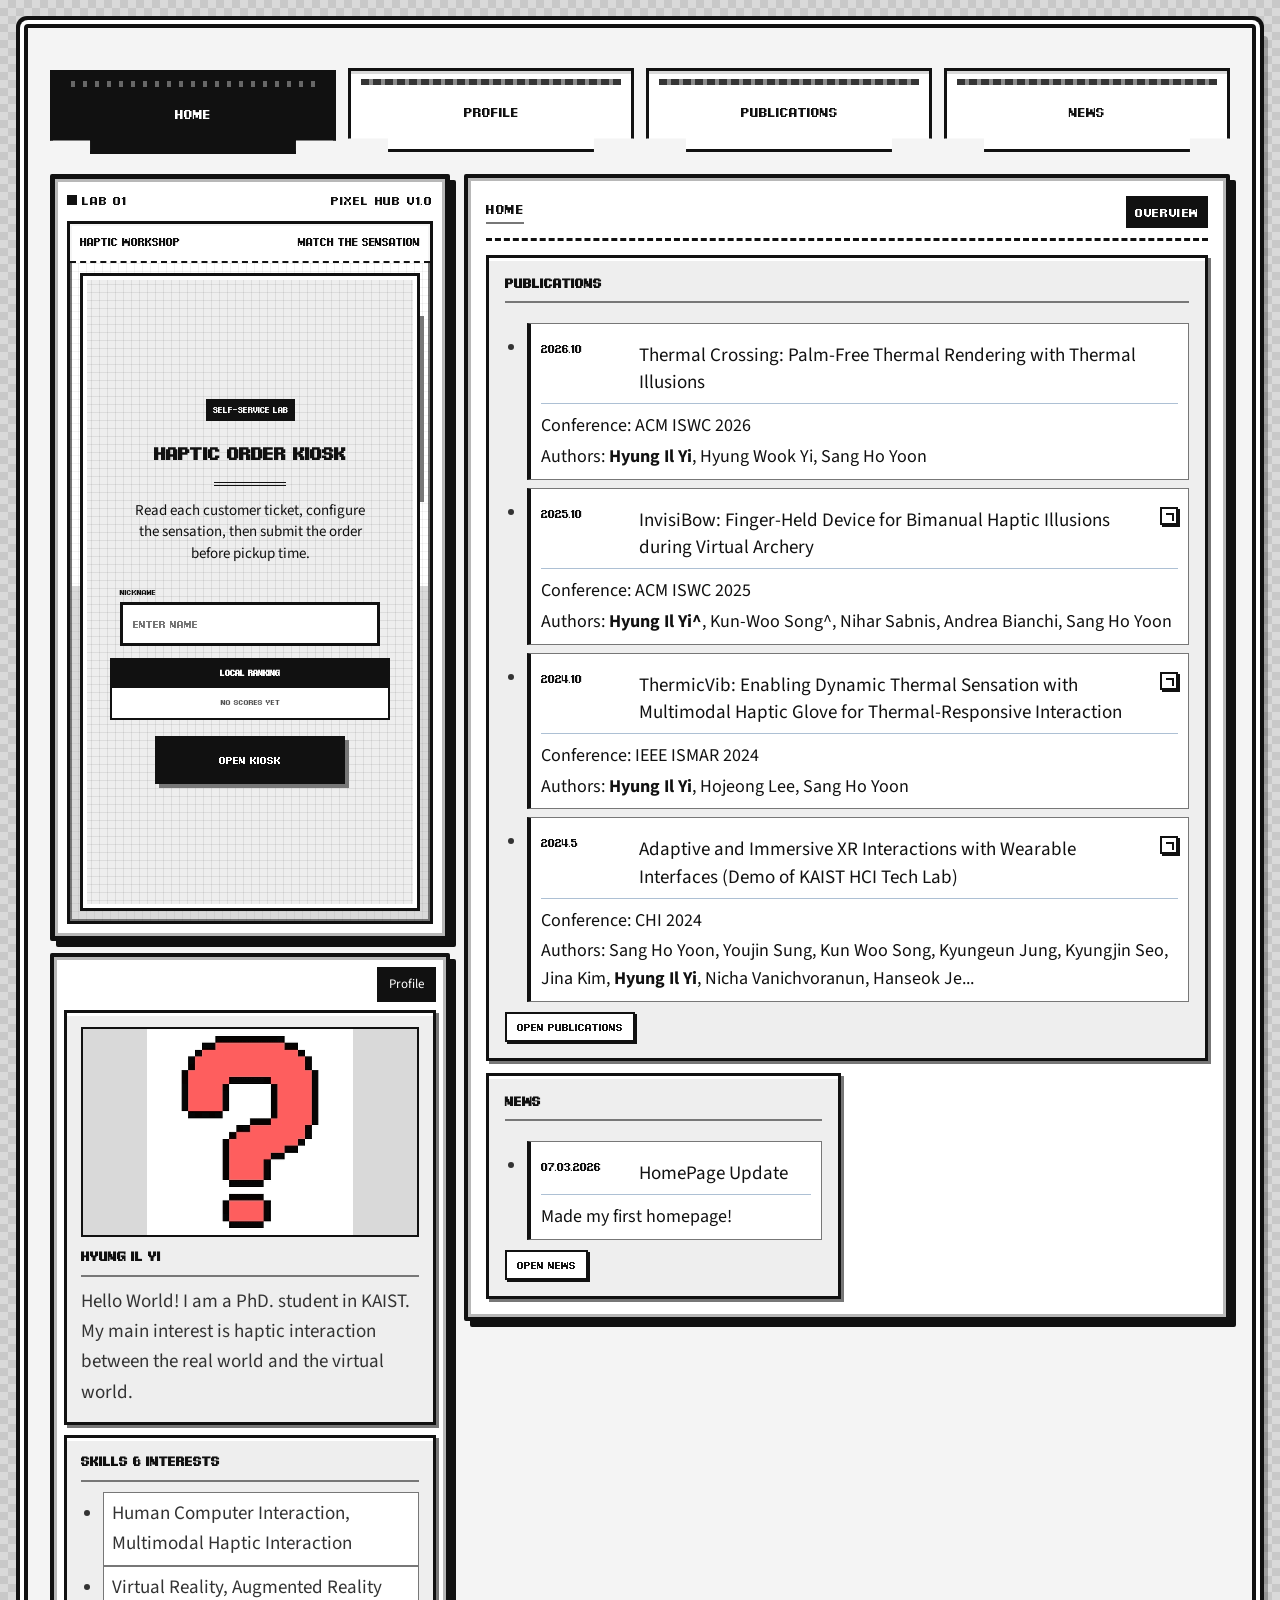
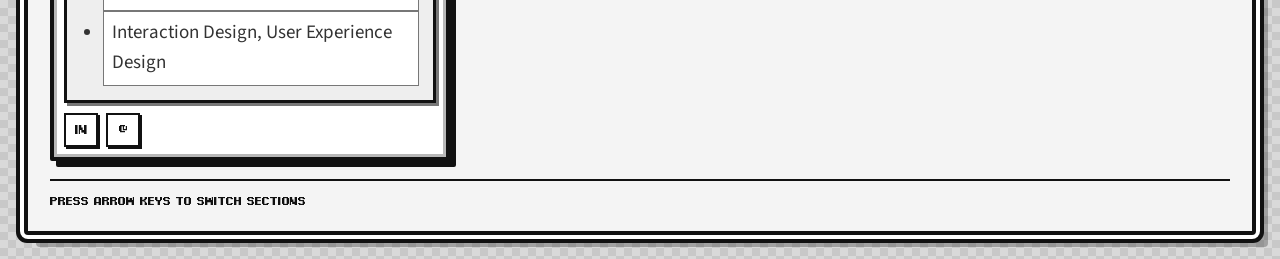
==== index.html @ c6736f01 "ha" ====
<!DOCTYPE html>
<html lang="en">
<head>
    <meta charset="UTF-8">
    <meta name="viewport" content="width=device-width, initial-scale=1.0">
    <title>HyungIl Homepage</title>
    <link rel="preconnect" href="https://fonts.googleapis.com">
    <link rel="preconnect" href="https://fonts.gstatic.com" crossorigin>
    <link href="https://fonts.googleapis.com/css2?family=Source+Sans+3:wght@400;600;700&family=VT323&display=swap" rel="stylesheet">
    <link rel="stylesheet" href="assets/css/styles.css?v=20260929-16">
</head>
<body>
    <main class="console-wrap">
        <nav class="tab-bar" aria-label="Profile sections">
            <button class="pak-tab active" type="button" data-panel="home">Home</button>
            <button class="pak-tab" type="button" data-panel="profile">Profile</button>
            <button class="pak-tab" type="button" data-panel="publications">Publications</button>
            <button class="pak-tab" type="button" data-panel="news">News</button>
        </nav>

        <div class="page-layout">
            <section class="panel-stack">
                <section class="panel active" id="home" role="region" aria-label="Home">
                    <div class="panel-head">
                        <span id="home-header">Home</span>
                        <span class="badge" id="home-badge">Overview</span>
                    </div>
                    <div class="grid" id="home-grid">
                        <p class="loading">Loading home previews...</p>
                    </div>
                </section>

                <section class="panel" id="profile" role="region" aria-label="Profile">
                    <div class="panel-head">
                        <span id="profile-header">Profile Data</span>
                        <span class="badge" id="profile-badge">Main Save</span>
                    </div>
                    <div id="profile-sections" class="profile-sections">
                        <p class="loading">Loading profile sections...</p>
                    </div>
                </section>

                <section class="panel" id="publications" role="region" aria-label="Publications">
                    <div class="panel-head">
                        <span id="publications-header">Publication Log</span>
                        <span class="badge" id="publications-badge">Checkpoint</span>
                    </div>
                    <div class="timeline" id="publications-timeline">
                        <p class="loading">Loading publication data...</p>
                    </div>
                </section>

                <section class="panel" id="news" role="region" aria-label="News">
                    <div class="panel-head">
                        <span id="news-header">News Feed</span>
                        <span class="badge" id="news-badge">Live</span>
                    </div>
                    <div class="timeline" id="news-timeline">
                        <p class="loading">Loading news data...</p>
                    </div>
                </section>
            </section>

            <aside class="top-right-stack" aria-label="Meta and profile quick view">
                <section class="hero-screen hero-right">
                    <div class="boot-row">
                        <span><span class="led"></span><span id="player-label">player 1</span></span>
                        <span id="version-label">pixel hub v1.0</span>
                    </div>
                    <div class="meta-playground" id="meta-playground" aria-label="Haptic illusion tycoon game">
                        <div class="meta-hud">
                            <span id="meta-zone-title">Haptic Workshop</span>
                            <span id="meta-zone-hint">Match the sensation</span>
                        </div>
                        <div class="slime-layer" id="slime-layer"></div>
                    </div>
                </section>

                <section class="profile-dock" aria-label="Profile quick view">
                    <div class="dock-chip-row">
                        <span class="badge" id="dock-profile-badge">Profile</span>
                    </div>
                    <div id="dock-profile-card" class="dock-body">
                        <p class="loading">Loading profile snapshot...</p>
                    </div>
                    <div id="dock-profile-links" class="dock-links" aria-label="Profile links"></div>
                </section>
            </aside>
        </div>

        <div class="footer-line">
            <span id="footer-hint">Press L/R (arrow keys) to switch game paks</span>
        </div>
    </main>
    <script src="assets/js/app.js?v=20260929-16"></script>
</body>
</html>
---- assets/css/styles.css ----
@font-face {
    font-family: "Pixel Digivolve";
    src: url("../../Font/pixel-digivolve-font/PixelDigivolve-mOm9.ttf") format("truetype");
    font-weight: 400;
    font-style: normal;
    font-display: swap;
}

@font-face {
    font-family: "Pixel Digivolve";
    src: url("../../Font/pixel-digivolve-font/PixelDigivolveItalic-dV8R.ttf") format("truetype");
    font-weight: 400;
    font-style: italic;
    font-display: swap;
}

:root {
    --bg-dark: #081833;
    --bg-mid: #10376a;
    --bg-light: #1a5ba4;
    --screen-base: #d7ecff;
    --screen-border: #1f4d88;
    --ink: #0d2643;
    --panel-shadow: #14345c;
    --cartridge-a: #2a6ec4;
    --cartridge-b: #184684;
    --cartridge-active-a: #ffbe4e;
    --cartridge-active-b: #d9771f;
    --danger-pixel: #f36f2f;
    --text-primary: #0e2a4e;
    --text-muted: #183d67;
    --ro-sky-a: #cde7ff;
    --ro-sky-b: #eaf5ff;
    --ro-field-a: #d5e9ff;
    --ro-field-b: #bdd8f5;
    --accent-energy: #ffd968;
    --accent-ice: #9ed4ff;
    --pixel-font: "Pixel Digivolve", "VT323", cursive;
}

* {
    box-sizing: border-box;
}

body {
    margin: 0;
    min-height: 100vh;
    font-family: "Source Sans 3", "Segoe UI", sans-serif;
    color: var(--text-primary);
    line-height: 1.5;
    position: relative;
    isolation: isolate;
    overflow-x: hidden;
    background:
        radial-gradient(circle at 12% 16%, rgba(158, 212, 255, 0.36) 0%, rgba(158, 212, 255, 0) 28%),
        radial-gradient(circle at 82% 10%, rgba(255, 217, 104, 0.24) 0%, rgba(255, 217, 104, 0) 30%),
        linear-gradient(180deg, #0a1b3a 0%, #0c2851 44%, #0f3466 72%, #164a84 100%),
        repeating-linear-gradient(
            90deg,
            rgba(138, 185, 255, 0.08) 0,
            rgba(138, 185, 255, 0.08) 1px,
            transparent 1px,
            transparent 24px
        ),
        repeating-linear-gradient(
            0deg,
            rgba(138, 185, 255, 0.06) 0,
            rgba(138, 185, 255, 0.06) 1px,
            transparent 1px,
            transparent 24px
        );
    display: flex;
    align-items: center;
    justify-content: center;
    padding: 24px;
}

body::before,
body::after {
    content: "";
    position: absolute;
    inset: 0;
    pointer-events: none;
    z-index: 0;
}

body::before {
    background:
        linear-gradient(90deg, rgba(255, 217, 104, 0.35) 0 2px, transparent 2px 100%) 0 0 / 180px 180px repeat,
        linear-gradient(0deg, rgba(255, 217, 104, 0.24) 0 2px, transparent 2px 100%) 0 0 / 180px 180px repeat,
        radial-gradient(circle at 0 0, rgba(255, 217, 104, 0.42) 0 2px, transparent 2px 100%) 0 0 / 180px 180px repeat;
    opacity: 0.28;
}

body::after {
    background:
        radial-gradient(circle at 20% 24%, rgba(158, 212, 255, 0.22) 0 11%, transparent 12% 100%),
        radial-gradient(circle at 78% 70%, rgba(255, 217, 104, 0.24) 0 13%, transparent 14% 100%);
    opacity: 0.95;
}

.console-wrap {
    position: relative;
    z-index: 1;
}

.console-wrap {
    width: min(1580px, 100%);
    background:
        linear-gradient(180deg, #235ea7 0%, #1b4a88 48%, #14376d 100%),
        repeating-linear-gradient(90deg, rgba(255, 255, 255, 0.09) 0, rgba(255, 255, 255, 0.09) 2px, transparent 2px, transparent 10px);
    border: 4px solid #0f2d57;
    box-shadow:
        0 0 0 4px #2c6bb7,
        0 0 0 8px #0d2649,
        0 26px 48px rgba(2, 12, 27, 0.65);
    border-radius: 18px;
    padding: 22px;
    position: relative;
    overflow: hidden;
}

.console-wrap::before,
.console-wrap::after {
    content: "";
    position: absolute;
    width: 140px;
    height: 140px;
    border-radius: 50%;
    background: rgba(255, 255, 255, 0.05);
    pointer-events: none;
}

.console-wrap::before {
    top: -40px;
    right: -40px;
}

.console-wrap::after {
    bottom: -55px;
    left: -55px;
}

.hero-screen {
    background:
        linear-gradient(180deg, #f2f9ff 0%, #d6eaff 100%),
        repeating-linear-gradient(90deg, rgba(54, 101, 160, 0.08) 0, rgba(54, 101, 160, 0.08) 2px, transparent 2px, transparent 8px);
    border: 5px solid var(--screen-border);
    box-shadow:
        inset 0 0 0 3px #7ca8dc,
        inset 0 8px 0 rgba(255, 255, 255, 0.35),
        0 8px 0 var(--panel-shadow),
        0 0 0 1px rgba(255, 217, 104, 0.42);
    padding: 22px 20px 18px;
    border-radius: 8px;
    animation: bootUp 900ms steps(6) both;
}

.meta-playground {
    border: 3px solid #2d5d98;
    background:
        linear-gradient(180deg, #e0efff 0%, #f4f9ff 52%, #d2e6ff 52%, #a8c9f0 100%),
        repeating-linear-gradient(90deg, rgba(72, 117, 176, 0.13) 0, rgba(72, 117, 176, 0.13) 1px, transparent 1px, transparent 16px),
        repeating-linear-gradient(
            0deg,
            rgba(52, 94, 142, 0.14) 0,
            rgba(52, 94, 142, 0.14) 2px,
            transparent 2px,
            transparent 8px
        );
    border-radius: 6px;
    box-shadow:
        inset 0 0 0 2px #92b5df,
        inset 0 10px 0 rgba(255, 255, 255, 0.42);
    min-height: 220px;
    position: relative;
    overflow: hidden;
}

.meta-hud {
    display: flex;
    justify-content: space-between;
    gap: 10px;
    font-family: var(--pixel-font);
    font-size: 11px;
    text-transform: uppercase;
    padding: 10px;
    border-bottom: 2px dashed #4f7db6;
    position: relative;
    z-index: 2;
    background: rgba(217, 233, 252, 0.86);
}

.slime-layer {
    position: absolute;
    inset: 36px 0 0;
}

.ro-char {
    position: absolute;
    width: var(--char-size, 38px);
    height: calc(var(--char-size, 38px) * 1.08);
    transform-origin: center bottom;
    transition: transform 110ms steps(2), filter 110ms linear;
    pointer-events: auto;
}

.ro-hp {
    position: absolute;
    left: 8%;
    bottom: -8px;
    width: 84%;
    height: 6px;
    border: 1px solid #2f4163;
    background: rgba(30, 48, 78, 0.32);
}

.ro-hp-fill {
    display: block;
    width: 100%;
    height: 100%;
    background: linear-gradient(90deg, #5f98df 0%, #8fc2ff 100%);
}

.ro-shadow {
    position: absolute;
    width: 68%;
    height: 8px;
    left: 16%;
    bottom: 3px;
    border-radius: 50%;
    background: rgba(20, 33, 12, 0.35);
    filter: blur(0.4px);
}

.ro-sprite {
    position: absolute;
    left: 50%;
    bottom: 6px;
    width: 76%;
    height: 90%;
    transform: translateX(-50%);
}

.ro-idle-sheet {
    position: absolute;
    left: 50%;
    bottom: -3%;
    width: 132%;
    height: 114%;
    transform: translateX(-50%);
    image-rendering: auto;
    filter: drop-shadow(0 2px 0 rgba(26, 42, 65, 0.34));
    display: block;
    background-image: url("../../images/evol1-removebg-preview.png");
    background-repeat: no-repeat;
    background-size: contain;
    background-position: 50% 100%;
}

.ro-fight-sheet {
    position: absolute;
    left: 50%;
    bottom: -4%;
    width: 132%;
    height: 98%;
    transform: translateX(-50%);
    image-rendering: auto;
    filter: drop-shadow(0 1px 0 rgba(26, 42, 65, 0.2));
    display: block;
    opacity: 0;
    pointer-events: none;
}

.ro-idle-sheet::before {
    display: none;
}

.ro-idle-sheet::after {
    display: none;
}

.ro-char.stage-0 .ro-idle-sheet {
    width: 106%;
    height: 98%;
    background-image: url("../../images/evol1-removebg-preview.png");
}

.ro-char.stage-1 .ro-idle-sheet {
    width: 118%;
    height: 106%;
    background-image: url("../../images/evol2-removebg-preview.png");
}

.ro-char.stage-2 .ro-idle-sheet {
    width: 138%;
    height: 118%;
    background-image: url("../../images/evol3-removebg-preview.png");
}

.ro-char.stage-3 .ro-idle-sheet {
    width: 158%;
    height: 130%;
    background-image: url("../../images/evol4-removebg-preview.png");
}

.ro-char.is-cast .ro-idle-sheet {
    filter: brightness(1.08) drop-shadow(0 0 6px rgba(125, 182, 255, 0.75));
}

.ro-char.is-cast .ro-fight-sheet {
    opacity: 0.95;
    animation: monster-cast-pulse 180ms steps(2) infinite;
}

@keyframes monster-cast-pulse {
    0% {
        transform: translateX(-50%) scale(1);
        filter: drop-shadow(0 1px 0 rgba(26, 42, 65, 0.2));
    }
    100% {
        transform: translateX(-50%) scale(1.03);
        filter: drop-shadow(0 0 7px rgba(120, 173, 255, 0.75));
    }
}

.tamagotchi-pet {
    pointer-events: none;
}

.tama-status-trigger {
    position: absolute;
    top: 8px;
    right: 8px;
    z-index: 5;
    border: 1px solid #4d6f98;
    background: linear-gradient(180deg, #d8e9ff 0%, #9dbfe3 100%);
    color: #18395f;
    font-family: var(--pixel-font);
    font-size: 8px;
    padding: 5px 8px;
    cursor: pointer;
    box-shadow: 0 1px 0 #44648b;
}

.tama-panel {
    position: absolute;
    top: 12px;
    left: 8px;
    width: min(332px, calc(100% - 16px));
    border: 2px solid #4b698f;
    background: rgba(218, 233, 250, 0.92);
    box-shadow: inset 0 0 0 2px rgba(255, 255, 255, 0.38);
    padding: 6px;
    z-index: 4;
    display: grid;
    grid-template-columns: minmax(0, 1fr) 96px;
    grid-template-areas:
        "head head"
        "status controls"
        "bars controls";
    column-gap: 8px;
    row-gap: 4px;
    align-items: start;
}

.tama-panel.is-hidden {
    display: none;
}

.tama-panel-head {
    grid-area: head;
    display: flex;
    align-items: center;
    justify-content: space-between;
    margin-bottom: 5px;
}

.tama-panel-title {
    font-family: var(--pixel-font);
    font-size: 9px;
    color: #19304e;
}

.tama-close {
    border: 1px solid #4d6f98;
    background: linear-gradient(180deg, #f7dfe2 0%, #dca3ad 100%);
    color: #5f1c29;
    font-family: var(--pixel-font);
    font-size: 8px;
    padding: 2px 5px;
    cursor: pointer;
}

.tama-status-trigger:hover,
.tama-status-trigger:focus-visible,
.tama-close:hover,
.tama-close:focus-visible {
    filter: brightness(1.05);
    outline: none;
}

.tama-status {
    grid-area: status;
    font-family: var(--pixel-font);
    font-size: 9px;
    color: #19304e;
    margin-bottom: 0;
    line-height: 1.4;
    white-space: nowrap;
    overflow: hidden;
    text-overflow: ellipsis;
}

.tama-bars {
    grid-area: bars;
    display: grid;
    gap: 4px;
}

.tama-row {
    display: grid;
    grid-template-columns: 34px 1fr;
    align-items: center;
    gap: 6px;
}

.tama-label {
    font-family: var(--pixel-font);
    font-size: 8px;
    color: #27486f;
}

.tama-bar {
    height: 7px;
    border: 1px solid #3d5d84;
    background: rgba(27, 52, 82, 0.28);
    overflow: hidden;
}

.tama-fill {
    display: block;
    height: 100%;
    width: 50%;
    background: linear-gradient(90deg, #66a3e8 0%, #9bd0ff 100%);
}

.tama-controls {
    grid-area: controls;
    margin-top: 0;
    display: grid;
    grid-template-columns: 1fr;
    gap: 4px;
}

.tama-btn {
    border: 1px solid #4d6f98;
    background: linear-gradient(180deg, #d8e9ff 0%, #9dbfe3 100%);
    color: #18395f;
    font-family: var(--pixel-font);
    font-size: 8px;
    padding: 4px 2px;
    cursor: pointer;
    box-shadow: 0 1px 0 #44648b;
}

.tama-btn:hover,
.tama-btn:focus-visible {
    filter: brightness(1.05);
    transform: translateY(-1px);
    outline: none;
}

.ro-head {
    position: absolute;
    width: 48%;
    height: 34%;
    left: 26%;
    top: 2%;
    border: 2px solid #2f3324;
    border-radius: 2px;
    background: linear-gradient(180deg, #ffe8cd 0%, #efcfa6 100%);
    box-shadow: inset 0 2px 0 rgba(255, 255, 255, 0.38);
}

.ro-hair {
    position: absolute;
    width: 58%;
    height: 22%;
    left: 21%;
    top: 0;
    border: 2px solid #2f3324;
    border-bottom: 0;
    background: linear-gradient(180deg, #54403f 0%, #3a2a2b 100%);
}

.ro-hair::before,
.ro-hair::after {
    content: "";
    position: absolute;
    width: 8px;
    height: 6px;
    top: calc(100% - 1px);
    background: inherit;
    border: 2px solid #2f3324;
    border-top: 0;
}

.ro-hair::before {
    left: -2px;
}

.ro-hair::after {
    right: -2px;
}

.ro-face {
    position: absolute;
    inset: 0;
}

.ro-face::before,
.ro-face::after {
    content: "";
    position: absolute;
    top: 46%;
    width: 4px;
    height: 4px;
    background: #1f2731;
    box-shadow: 0 1px 0 rgba(255, 255, 255, 0.35);
}

.ro-face::before {
    left: 26%;
}

.ro-face::after {
    right: 26%;
}

.ro-torso {
    position: absolute;
    width: 58%;
    height: 44%;
    left: 21%;
    top: 38%;
    border: 2px solid #2f3324;
    background: var(--char-cloth, #6e8bc7);
    box-shadow:
        inset 0 2px 0 rgba(255, 255, 255, 0.4),
        inset -3px -3px 0 rgba(20, 30, 45, 0.18);
}

.ro-torso::before,
.ro-torso::after {
    content: "";
    position: absolute;
    width: 8px;
    height: 9px;
    bottom: -11px;
    border: 2px solid #2f3324;
    background: #544f64;
}

.ro-torso::before {
    left: 2px;
}

.ro-torso::after {
    right: 2px;
}

.ro-weapon {
    position: absolute;
    width: 7px;
    height: 40%;
    right: 8%;
    top: 40%;
    border: 2px solid #3a3a31;
    background: linear-gradient(180deg, #eff5ff 0%, #a0b8d9 100%);
}

.ro-shield {
    position: absolute;
    width: 11px;
    height: 16px;
    left: 6%;
    top: 46%;
    border: 2px solid #31372a;
    border-radius: 3px;
    background: linear-gradient(180deg, #d9e5f4 0%, #8ea4bf 100%);
    display: none;
}

.ro-char.role-sword .ro-weapon {
    width: 7px;
    height: 48%;
    right: 5%;
    top: 34%;
    background: linear-gradient(180deg, #f7fbff 0%, #a9bfd9 100%);
}

.ro-char.role-sword .ro-shield {
    display: block;
}

.ro-char.role-sword .ro-hair {
    background: linear-gradient(180deg, #46639f 0%, #2d406f 100%);
}

.ro-char.role-healer .ro-weapon {
    width: 5px;
    right: 10%;
    top: 34%;
    background: linear-gradient(180deg, #f5efdd 0%, #b79a67 100%);
}

.ro-char.role-healer .ro-hair {
    background: linear-gradient(180deg, #90c6a5 0%, #5d8f73 100%);
}

.ro-char.role-healer .ro-torso {
    background: linear-gradient(180deg, #9acbb0 0%, #6b9d82 100%);
}

.ro-char.role-mage .ro-weapon {
    width: 5px;
    right: 12%;
    top: 34%;
    background: linear-gradient(180deg, #f3ecff 0%, #9f85cf 100%);
}

.ro-char.role-mage .ro-hair {
    background: linear-gradient(180deg, #b4a4e3 0%, #7f6ab3 100%);
}

.ro-char.role-mage .ro-torso {
    background: linear-gradient(180deg, #8e79ca 0%, #6f58b0 100%);
}

.ro-char.role-archer .ro-weapon {
    width: 9px;
    right: 4%;
    top: 44%;
    border-radius: 8px;
    background: linear-gradient(180deg, #ead6b6 0%, #9f6d42 100%);
}

.ro-char.role-archer .ro-hair {
    background: linear-gradient(180deg, #d6a170 0%, #9f6c45 100%);
}

.ro-char.role-archer .ro-torso {
    background: linear-gradient(180deg, #cb915f 0%, #a36b3f 100%);
}

.ro-name {
    position: absolute;
    bottom: calc(100% + 2px);
    left: 50%;
    transform: translateX(-50%);
    font-family: var(--pixel-font);
    font-size: 8px;
    color: #1a2d18;
    background: rgba(244, 251, 227, 0.86);
    border: 1px solid rgba(58, 85, 45, 0.6);
    padding: 2px 3px;
    white-space: nowrap;
}

.ro-emote {
    position: absolute;
    top: -10px;
    left: 50%;
    transform: translateX(-50%);
    font-family: var(--pixel-font);
    font-size: 11px;
    color: #203014;
    opacity: 0;
    transition: opacity 120ms linear;
}

.ro-char:hover,
.ro-char.is-alert {
    filter: brightness(1.08) saturate(1.05);
}

.ro-char.is-bop {
    animation: slimeBop 220ms steps(2);
}

.ro-char.is-cast .ro-sprite {
    animation: castPulse 360ms steps(3);
}

.ro-char.role-sword.is-cast .ro-weapon {
    animation: swordSlash 260ms steps(2);
    transform-origin: bottom center;
}

.ro-char.use-idle-sheet.role-sword.is-cast .ro-idle-sheet {
    animation: none;
}

.ro-char.use-idle-sheet.role-sword.is-cast .ro-fight-sheet {
    animation: fightSwordFrames 260ms linear;
}

.ro-char.role-archer.is-cast .ro-weapon {
    animation: bowDraw 320ms steps(2);
    transform-origin: left center;
}

.ro-char.use-idle-sheet.role-archer.is-cast .ro-idle-sheet {
    animation: none;
}

.ro-char.use-idle-sheet.role-archer.is-cast .ro-fight-sheet {
    animation: fightArcherFrames 320ms linear;
}

.ro-char.role-mage.is-cast .ro-weapon {
    animation: staffCast 360ms steps(3);
    box-shadow: 0 0 8px rgba(185, 164, 255, 0.9);
}

.ro-char.use-idle-sheet.role-mage.is-cast .ro-idle-sheet {
    animation: none;
}

.ro-char.use-idle-sheet.role-mage.is-cast .ro-fight-sheet {
    animation: fightMageFrames 360ms linear;
    filter: drop-shadow(0 0 8px rgba(185, 164, 255, 0.9));
}

.ro-char.use-idle-sheet.role-healer.is-cast .ro-fight-sheet {
    animation: fightHealerFrames 360ms linear;
}

.ro-char.role-healer.is-cast::after,
.ro-char.role-mage.is-cast::after {
    content: "";
    position: absolute;
    width: 14px;
    height: 14px;
    left: calc(50% - 7px);
    top: 10px;
    border: 2px solid rgba(248, 255, 230, 0.95);
    border-radius: 50%;
    box-shadow: 0 0 10px rgba(245, 255, 220, 0.75);
    animation: supportAura 360ms ease-out;
    pointer-events: none;
}

.ro-char.role-healer.is-cast::after {
    border-color: rgba(220, 255, 222, 0.98);
    box-shadow: 0 0 10px rgba(180, 255, 196, 0.9);
}

.ro-char.is-cast .ro-emote,
.ro-char.is-alert .ro-emote {
    opacity: 1;
}

.ro-char.is-hurt .ro-sprite {
    filter: brightness(0.9) saturate(0.85);
}

.ro-char.use-idle-sheet.is-hurt .ro-idle-sheet {
    filter: brightness(0.9) saturate(0.82) drop-shadow(0 2px 0 rgba(26, 42, 65, 0.34));
}

.ro-dummy {
    position: absolute;
    width: 52px;
    height: 44px;
    border: 2px solid #643f66;
    border-radius: 45% 45% 38% 38%;
    background: linear-gradient(180deg, #ffc0ea 0%, #ef84cd 68%, #d86db4 100%);
    box-shadow:
        inset -5px -4px 0 rgba(114, 43, 93, 0.2),
        inset 5px 5px 0 rgba(255, 242, 252, 0.35);
    transform-origin: center bottom;
}

.ro-dummy::before {
    content: "";
    position: absolute;
    width: 6px;
    height: 6px;
    left: 16px;
    top: 17px;
    background: #3f2640;
    box-shadow: 13px 0 0 #3f2640;
}

.ro-dummy::after {
    content: "";
    position: absolute;
    width: 72px;
    height: 8px;
    left: -10px;
    bottom: -8px;
    border-radius: 50%;
    background: rgba(20, 33, 12, 0.38);
}

.ro-dummy-name {
    position: absolute;
    bottom: calc(100% + 2px);
    left: 50%;
    transform: translateX(-50%);
    font-family: var(--pixel-font);
    font-size: 8px;
    color: #4e2f4f;
    background: rgba(248, 252, 230, 0.9);
    border: 1px solid rgba(58, 85, 45, 0.64);
    padding: 2px 3px;
    white-space: nowrap;
}

.ro-dummy-hp {
    position: absolute;
    left: 6px;
    right: 6px;
    bottom: -16px;
    height: 7px;
    border: 1px solid #2f3324;
    background: rgba(20, 30, 16, 0.38);
}

.ro-dummy-hp-fill {
    display: block;
    width: 100%;
    height: 100%;
    background: linear-gradient(90deg, #cc7db3 0%, #ef9ad2 100%);
}

.ro-dummy.is-hit {
    animation: dummyHit 180ms steps(2);
}

.ro-dummy.is-defeated {
    filter: grayscale(0.75) brightness(0.8);
}

.ro-damage {
    position: absolute;
    font-family: var(--pixel-font);
    font-size: 10px;
    color: #7f1f14;
    text-shadow: 1px 1px 0 rgba(255, 240, 220, 0.85);
    pointer-events: none;
    animation: damagePop 620ms ease-out forwards;
}

.boot-row {
    display: flex;
    justify-content: space-between;
    font-family: var(--pixel-font);
    font-size: 12px;
    letter-spacing: 0.8px;
    margin-bottom: 12px;
    text-transform: uppercase;
}

.pixel-title {
    font-family: var(--pixel-font);
    line-height: 1.6;
    margin: 0;
    font-size: clamp(17px, 2.4vw, 26px);
    text-transform: uppercase;
    text-shadow: 2px 2px 0 #6f8456;
}

.hero-note {
    margin: 14px 0 0;
    font-size: clamp(24px, 3.3vw, 32px);
    line-height: 1.1;
}

.tab-bar {
    display: grid;
    grid-template-columns: repeat(4, minmax(140px, 1fr));
    gap: 12px;
    margin: 18px 0 16px;
    overflow-x: auto;
    padding-bottom: 6px;
}

.page-layout {
    display: grid;
    grid-template-columns: 400px minmax(0, 1fr);
    gap: 14px;
    align-items: start;
}

.panel-stack {
    min-width: 0;
}

.top-right-stack {
    display: grid;
    gap: 12px;
}

.top-right-stack {
    order: 1;
}

.panel-stack {
    order: 2;
}

.hero-right {
    padding: 12px;
}

.hero-right .meta-playground {
    min-height: 210px;
}

.profile-dock {
    background: linear-gradient(180deg, #e3f1ff 0%, #ccdef5 100%);
    border: 4px solid #2b5c96;
    box-shadow:
        inset 0 0 0 3px #96bbe3,
        0 8px 0 #1e4675;
    border-radius: 8px;
    padding: 10px;
}

.panel-head-small {
    font-size: 13px;
    margin-bottom: 8px;
}

.dock-body .pixel-card {
    margin: 0;
}

.dock-chip-row {
    display: flex;
    justify-content: flex-end;
    margin-bottom: 8px;
}

.dock-chip-row .badge {
    font-size: 13px;
    padding: 6px 10px;
}

.dock-body {
    display: grid;
    gap: 10px;
}

.dock-links {
    margin-top: 10px;
    display: flex;
    gap: 8px;
}

.dock-body .pixel-card h3 {
    font-size: 13px;
    line-height: 1.5;
}

.dock-body .pixel-card p,
.dock-body .pixel-card li {
    font-size: 19px;
    line-height: 1.6;
}

.social-link {
    width: 34px;
    height: 34px;
    display: inline-flex;
    align-items: center;
    justify-content: center;
    border: 2px solid #2b5b95;
    background: linear-gradient(180deg, #fff0c8 0%, #ffc768 100%);
    color: #643707;
    font-family: var(--pixel-font);
    font-size: 13px;
    text-decoration: none;
    box-shadow: 0 2px 0 #a85d12;
}

.social-link:hover,
.social-link:focus-visible {
    transform: translateY(-1px);
    filter: brightness(1.05);
    outline: none;
}

.pak-tab {
    border: 3px solid #1d4a81;
    background: linear-gradient(180deg, var(--cartridge-a), var(--cartridge-b));
    font-family: var(--pixel-font);
    font-size: 13px;
    color: #ebf5ff;
    padding: 16px 10px 12px;
    min-height: 84px;
    cursor: pointer;
    position: relative;
    text-transform: uppercase;
    transition: transform 130ms steps(2), filter 130ms linear;
    box-shadow:
        inset 0 3px 0 rgba(255, 255, 255, 0.2),
        0 4px 0 #12305a;
    clip-path: polygon(0 0, 100% 0, 100% 84%, 86% 84%, 86% 100%, 14% 100%, 14% 84%, 0 84%);
}

.pak-tab::before {
    content: "";
    position: absolute;
    top: 8px;
    left: 10px;
    right: 10px;
    height: 6px;
    background: repeating-linear-gradient(
        90deg,
        #6fb2ff 0,
        #6fb2ff 8px,
        #9ad0ff 8px,
        #9ad0ff 12px
    );
    opacity: 0.85;
}

.pak-tab:hover,
.pak-tab:focus-visible {
    transform: translateY(-2px);
    filter: brightness(1.04);
    outline: none;
}

.pak-tab.active {
    background: linear-gradient(180deg, var(--cartridge-active-a), var(--cartridge-active-b));
    box-shadow:
        inset 0 3px 0 rgba(255, 255, 255, 0.32),
        0 2px 0 #8a4d12;
    color: #4f2804;
    transform: translateY(2px);
}

.panel {
    background: linear-gradient(180deg, #eaf4ff 0%, #d5e8fb 100%);
    border: 4px solid #2b5a93;
    box-shadow:
        inset 0 0 0 3px #a6c5e7,
        0 8px 0 #1e4675;
    border-radius: 8px;
    min-height: 520px;
    padding: 18px;
    display: none;
    opacity: 0;
    transform: translateY(8px);
    animation: panelIn 240ms steps(6) forwards;
}

.panel.active {
    display: block;
}

#home.panel {
    min-height: 650px;
}

#home .home-preview-card {
    padding: 16px;
}

.panel-head {
    display: flex;
    align-items: center;
    justify-content: space-between;
    gap: 10px;
    border-bottom: 3px dashed #4f7eb7;
    padding-bottom: 10px;
    margin-bottom: 14px;
    font-family: var(--pixel-font);
    font-size: 13px;
    letter-spacing: 0.6px;
    color: #173f6d;
    text-transform: uppercase;
}

.panel-head > span:first-child {
    padding-bottom: 2px;
    border-bottom: 2px solid rgba(35, 86, 138, 0.34);
}

.badge {
    font-size: 12px;
    padding: 5px 7px;
    border: 2px solid #29578f;
    background: linear-gradient(180deg, #fff3cf 0%, #ffd381 100%);
    color: #5d3409;
}

.grid {
    display: grid;
    grid-template-columns: repeat(2, minmax(0, 1fr));
    gap: 12px;
}

.profile-sections {
    display: grid;
    gap: 14px;
}

.profile-tab-block {
    padding: 14px;
}

.profile-tab-block ul {
    margin: 0;
    padding-left: 22px;
    display: grid;
    gap: 8px;
}

.profile-item-title {
    display: block;
}

.profile-item-title-row {
    display: inline-flex;
    align-items: center;
    gap: 6px;
}

.profile-item-link {
    color: #20385a;
    text-decoration: none;
}

.profile-item-link:hover,
.profile-item-link:focus-visible {
    color: #2e5484;
    outline: none;
}

.profile-item-note {
    display: block;
    opacity: 1;
    font-size: 18px;
    color: #305783;
}

.profile-empty {
    opacity: 0.8;
}

.pixel-card {
    border: 3px solid #4d78a9;
    background:
        linear-gradient(180deg, #eef6ff 0%, #d8e9fb 100%),
        repeating-linear-gradient(90deg, rgba(89, 133, 185, 0.06) 0, rgba(89, 133, 185, 0.06) 1px, transparent 1px, transparent 7px);
    box-shadow:
        inset 0 3px 0 rgba(255, 255, 255, 0.5),
        0 2px 0 rgba(44, 85, 132, 0.3);
    padding: 14px;
}

.pixel-card h3 {
    margin: 0 0 10px;
    padding-bottom: 8px;
    border-bottom: 2px solid rgba(52, 99, 151, 0.35);
    font-family: var(--pixel-font);
    font-size: 13px;
    line-height: 1.45;
    color: #143c67;
}

.pixel-card p,
.pixel-card li {
    margin: 0;
    font-size: 19px;
    line-height: 1.65;
    color: var(--text-muted);
}

.pixel-card ul {
    margin: 0;
    padding-left: 22px;
}

.pixel-card ul li {
    background: #f9fcff;
    border: 1px solid #a4bfdc;
    box-shadow: inset 0 1px 0 rgba(255, 255, 255, 0.75);
    padding: 6px 8px;
}

.pixel-card strong,
.home-preview-card strong {
    font-weight: 700;
}

.content-image {
    display: block;
    width: 100%;
    height: 100%;
    object-fit: contain;
    object-position: center;
    border: 2px solid #3f689b;
    box-shadow: inset 0 2px 0 rgba(255, 255, 255, 0.25);
    image-rendering: pixelated;
    background: #d7e8fb;
}

.card-image {
    height: 210px;
    margin-bottom: 10px;
}

.publication-image {
    width: 100%;
    height: 100%;
    margin-bottom: 0;
}

.publication-card {
    padding: 10px;
}

.publication-body {
    display: grid;
    grid-template-columns: 210px 1fr;
    gap: 12px;
    align-items: stretch;
}

.publication-body.no-thumb {
    grid-template-columns: 1fr;
}

.publication-thumb-frame {
    width: 100%;
    min-height: 130px;
    aspect-ratio: 16 / 10;
    border: 2px solid #4f7198;
    background: linear-gradient(180deg, #d5e5f8 0%, #aac5e6 100%);
    overflow: hidden;
    display: flex;
    align-items: center;
    justify-content: center;
}

.publication-content {
    display: grid;
    align-content: start;
    gap: 8px;
}

.entry-secondary {
    font-family: "Source Sans 3", "Segoe UI", sans-serif;
    font-size: 18px;
    line-height: 1.6;
    letter-spacing: 0;
    opacity: 1;
    color: var(--text-muted);
}

.publication-title-link {
    color: #20385a;
    text-decoration: none;
    line-height: 1.9;
}

.publication-content p {
    font-family: "Source Sans 3", "Segoe UI", sans-serif;
    font-size: 18px;
    line-height: 1.65;
    letter-spacing: 0;
    color: var(--text-muted);
}

.publication-title-link:hover,
.publication-title-link:focus-visible {
    color: #2e5484;
    outline: none;
}

.home-preview-image {
    width: 42px;
    height: 42px;
    margin-right: 8px;
    flex-shrink: 0;
}

.home-line-row {
    display: inline-flex;
    align-items: center;
}

.home-preview-entry {
    display: grid;
    gap: 3px;
}

.home-preview-title-row {
    display: grid;
    grid-template-columns: 90px minmax(0, 1fr) auto;
    align-items: start;
    column-gap: 8px;
    row-gap: 4px;
    color: #133e6d;
}

.home-preview-date {
    display: inline-block;
    min-width: 0;
    width: 90px;
    font-family: var(--pixel-font);
    font-size: 11px;
    color: #274f7e;
    line-height: 1.35;
    overflow-wrap: anywhere;
}

.home-preview-main-title {
    min-width: 0;
    overflow-wrap: anywhere;
    line-height: 1.45;
}

.home-preview-detail {
    display: block;
    opacity: 1;
    font-size: 18px;
    line-height: 1.55;
    color: #2a527f;
}

.home-preview-card {
    display: grid;
    gap: 10px;
}

.home-preview-card.home-preview-publications h3,
.home-preview-card.home-preview-news h3 {
    border-bottom: 2px solid rgba(45, 94, 146, 0.42);
}

.home-preview-card.home-preview-publications ul,
.home-preview-card.home-preview-news ul {
    display: grid;
    gap: 8px;
}

.home-preview-card.home-preview-publications li,
.home-preview-card.home-preview-news li {
    border-left: 4px solid #4f79ad;
    background: linear-gradient(180deg, #f7fbff 0%, #e6f0fb 100%);
    padding: 8px 10px;
}

.home-preview-card.home-preview-publications .home-preview-title-row,
.home-preview-card.home-preview-news .home-preview-title-row {
    width: 100%;
    padding-bottom: 6px;
    margin-bottom: 5px;
    border-bottom: 1px solid rgba(60, 105, 154, 0.42);
}

.home-preview-card.home-preview-news li {
    border-left-color: #e0942c;
}

.home-preview-card.home-preview-wide {
    grid-column: 1 / -1;
}

.preview-jump {
    justify-self: start;
    border: 2px solid #235083;
    background: linear-gradient(180deg, #ffe7a9 0%, #ffb24f 100%);
    color: #64370b;
    font-family: var(--pixel-font);
    font-size: 10px;
    text-transform: uppercase;
    padding: 7px 10px;
    cursor: pointer;
    box-shadow: 0 2px 0 #a25f13;
}

.preview-jump:hover,
.preview-jump:focus-visible {
    transform: translateY(-1px);
    filter: brightness(1.05);
    outline: none;
}

.timeline {
    display: grid;
    gap: 9px;
}

.timeline-entry {
    display: grid;
    grid-template-columns: 108px minmax(0, 1fr);
    gap: 10px;
    align-items: start;
    border: 2px solid #4a73a5;
    background: linear-gradient(180deg, #e9f3ff 0%, #d4e7fb 100%);
    padding: 10px;
    overflow: hidden;
    isolation: isolate;
}

.timeline-entry time {
    display: block;
    font-family: var(--pixel-font);
    font-size: 12px;
    color: #37537a;
    white-space: nowrap;
    position: relative;
    z-index: 2;
    align-self: start;
    padding: 5px 6px;
    border: 2px solid #6687b3;
    background: linear-gradient(180deg, #f2f8ff 0%, #dceafb 100%);
}

.timeline-entry .publication-card,
.timeline-entry .publication-body,
.timeline-entry .publication-content {
    min-width: 0;
}

.timeline-entry .publication-card {
    width: 100%;
    position: relative;
    z-index: 1;
}

.timeline-entry .publication-content {
    overflow-wrap: anywhere;
}

#publications .timeline-entry,
#news .timeline-entry {
    row-gap: 12px;
    padding: 12px;
}

#publications .timeline-entry time,
#news .timeline-entry time {
    font-size: 12px;
    letter-spacing: 0.3px;
    text-align: left;
    width: 100%;
    max-width: 100%;
    box-sizing: border-box;
    white-space: normal;
    overflow-wrap: anywhere;
    line-height: 1.35;
}

#publications .publication-content h3,
#news .publication-content h3 {
    padding-bottom: 8px;
    border-bottom: 2px solid rgba(58, 103, 150, 0.36);
    margin-bottom: 10px;
}

#publications .publication-content p,
#news .publication-content p,
#news .entry-secondary {
    color: #20466f;
}

#news .publication-card {
    background: linear-gradient(180deg, #f5f9ff 0%, #e2eefb 100%);
}

.entry-link-icon {
    display: inline-block;
    width: 18px;
    height: 18px;
    margin-left: 8px;
    vertical-align: middle;
    border: 2px solid #2f5d93;
    background:
        linear-gradient(180deg, #fff0c4 0%, #ffc977 100%),
        repeating-linear-gradient(90deg, transparent 0, transparent 2px, rgba(0, 0, 0, 0.06) 2px, rgba(0, 0, 0, 0.06) 3px);
    box-shadow: 0 2px 0 #a76318;
    position: relative;
}

.entry-link-icon::before,
.entry-link-icon::after {
    content: "";
    position: absolute;
    background: #6d3d0a;
}

.entry-link-icon::before {
    width: 8px;
    height: 2px;
    top: 4px;
    left: 4px;
}

.entry-link-icon::after {
    width: 2px;
    height: 8px;
    top: 4px;
    left: 10px;
}

.entry-link-icon:hover,
.entry-link-icon:focus-visible {
    transform: translateY(-1px);
    filter: brightness(1.06);
    outline: none;
}

.footer-line {
    margin-top: 18px;
    font-family: var(--pixel-font);
    font-size: 12px;
    text-transform: uppercase;
    display: flex;
    justify-content: space-between;
    gap: 8px;
    border-top: 2px solid #4f79ad;
    color: #d6eaff;
    padding-top: 10px;
}

.led {
    display: inline-block;
    width: 10px;
    height: 10px;
    margin-right: 5px;
    background: var(--danger-pixel);
    border: 1px solid #692c1e;
    box-shadow: 0 0 8px rgba(167, 79, 61, 0.7);
    animation: blink 1.5s steps(2) infinite;
}

.loading {
    font-family: var(--pixel-font);
    font-size: 13px;
    padding: 6px 0;
    color: #214a7c;
}

@keyframes slimeBop {
    0% {
        transform: scale(1.05, 0.9);
    }
    50% {
        transform: scale(0.96, 1.1);
    }
    100% {
        transform: scale(1, 1);
    }
}

@keyframes castPulse {
    0% {
        transform: translateX(-50%) scale(1);
    }
    40% {
        transform: translateX(-50%) scale(1.08);
    }
    100% {
        transform: translateX(-50%) scale(1);
    }
}

@keyframes swordSlash {
    0% {
        transform: rotate(0deg) translateY(0);
    }
    40% {
        transform: rotate(20deg) translateY(-2px);
    }
    100% {
        transform: rotate(-18deg) translateY(1px);
    }
}

@keyframes bowDraw {
    0% {
        transform: scaleX(1);
    }
    45% {
        transform: scaleX(0.82) translateX(-1px);
    }
    100% {
        transform: scaleX(1.06);
    }
}

@keyframes staffCast {
    0% {
        transform: translateY(0);
    }
    45% {
        transform: translateY(-3px) rotate(-6deg);
    }
    100% {
        transform: translateY(0) rotate(0deg);
    }
}

@keyframes spriteSwordSlash {
    0% {
        transform: translateX(-50%) rotate(0deg) translateY(0);
    }
    40% {
        transform: translateX(-50%) rotate(8deg) translateY(-2px);
    }
    100% {
        transform: translateX(-50%) rotate(-7deg) translateY(1px);
    }
}

@keyframes spriteBowDraw {
    0% {
        transform: translateX(-50%) scaleX(1);
    }
    45% {
        transform: translateX(-50%) scaleX(0.96) translateX(-1px);
    }
    100% {
        transform: translateX(-50%) scaleX(1.04);
    }
}

@keyframes spriteStaffCast {
    0% {
        transform: translateX(-50%) translateY(0);
    }
    45% {
        transform: translateX(-50%) translateY(-3px) scale(1.02);
    }
    100% {
        transform: translateX(-50%) translateY(0) scale(1);
    }
}

@keyframes fightSwordFrames {
    0%, 49.9% {
        background-position: var(--fight-frame0-x) var(--fight-row-y);
    }
    50%, 100% {
        background-position: var(--fight-frame1-x) var(--fight-row-y);
    }
}

@keyframes fightHealerFrames {
    0%, 49.9% {
        background-position: var(--fight-frame0-x) var(--fight-row-y);
    }
    50%, 100% {
        background-position: var(--fight-frame1-x) var(--fight-row-y);
    }
}

@keyframes fightArcherFrames {
    0%, 49.9% {
        background-position: var(--fight-frame0-x) var(--fight-row-y);
    }
    50%, 100% {
        background-position: var(--fight-frame1-x) var(--fight-row-y);
    }
}

@keyframes fightMageFrames {
    0%, 49.9% {
        background-position: var(--fight-frame0-x) var(--fight-row-y);
    }
    50%, 100% {
        background-position: var(--fight-frame1-x) var(--fight-row-y);
    }
}

@keyframes supportAura {
    0% {
        opacity: 0;
        transform: scale(0.7);
    }
    25% {
        opacity: 1;
        transform: scale(1);
    }
    100% {
        opacity: 0;
        transform: scale(1.45);
    }
}

@keyframes dummyHit {
    0% {
        transform: translateY(0);
    }
    50% {
        transform: translateY(-2px);
    }
    100% {
        transform: translateY(0);
    }
}

@keyframes damagePop {
    0% {
        opacity: 0;
        transform: translateY(2px) scale(0.9);
    }
    15% {
        opacity: 1;
        transform: translateY(-2px) scale(1);
    }
    100% {
        opacity: 0;
        transform: translateY(-24px) scale(1.05);
    }
}

@keyframes blink {
    0%, 80%, 100% { opacity: 1; }
    40% { opacity: 0.35; }
}

@keyframes panelIn {
    to {
        opacity: 1;
        transform: translateY(0);
    }
}

@keyframes bootUp {
    from {
        filter: brightness(0.5) contrast(1.2);
        transform: scaleY(0.97);
    }
    to {
        filter: brightness(1) contrast(1);
        transform: scaleY(1);
    }
}

@media (max-width: 980px) {
    .console-wrap {
        width: min(1380px, 100%);
    }

    .tab-bar {
        grid-template-columns: repeat(4, minmax(160px, 1fr));
    }

    .grid {
        grid-template-columns: 1fr;
    }

    .page-layout {
        grid-template-columns: 1fr;
    }

    .top-right-stack {
        grid-template-columns: 1fr;
    }
}

@media (max-width: 640px) {
    body {
        padding: 12px;
    }

    .console-wrap {
        padding: 14px;
    }

    .hero-screen {
        padding: 15px 12px;
    }

    .boot-row {
        font-size: 10px;
    }

    .meta-playground {
        min-height: 180px;
    }

    .tama-status-trigger {
        top: 6px;
        right: 6px;
    }

    .tama-panel {
        top: 14px;
        left: 6px;
        width: min(220px, calc(100% - 12px));
        display: block;
    }

    .tama-controls {
        margin-top: 6px;
        grid-template-columns: repeat(auto-fit, minmax(46px, 1fr));
    }

    .meta-hud {
        font-size: 10px;
        padding: 8px;
    }

    .pak-tab {
        min-height: 72px;
        font-size: 11px;
        padding: 14px 8px 10px;
    }

    .panel {
        min-height: 380px;
        padding: 12px;
    }

    .timeline-entry {
        grid-template-columns: 1fr;
    }

    .publication-body {
        grid-template-columns: 1fr;
    }

    .footer-line {
        flex-direction: column;
        gap: 4px;
    }
}

/* Monochrome handheld theme */
:root {
    --bg-dark: #111111;
    --bg-mid: #333333;
    --bg-light: #777777;
    --screen-base: #ffffff;
    --screen-border: #111111;
    --ink: #111111;
    --panel-shadow: #111111;
    --cartridge-a: #ffffff;
    --cartridge-b: #d9d9d9;
    --cartridge-active-a: #111111;
    --cartridge-active-b: #111111;
    --danger-pixel: #111111;
    --text-primary: #111111;
    --text-muted: #333333;
    --ro-sky-a: #ffffff;
    --ro-sky-b: #eeeeee;
    --ro-field-a: #d9d9d9;
    --ro-field-b: #b8b8b8;
    --accent-energy: #111111;
    --accent-ice: #777777;
}

body {
    background-color: #d9d9d9;
    background-image:
        linear-gradient(45deg, #c8c8c8 25%, transparent 25%),
        linear-gradient(-45deg, #c8c8c8 25%, transparent 25%),
        linear-gradient(45deg, transparent 75%, #c8c8c8 75%),
        linear-gradient(-45deg, transparent 75%, #c8c8c8 75%);
    background-position: 0 0, 0 8px, 8px -8px, -8px 0;
    background-size: 16px 16px;
}

body::before,
body::after,
.console-wrap::before,
.console-wrap::after {
    display: none;
}

.console-wrap {
    background: #f4f4f4;
    border-color: #111111;
    border-radius: 4px;
    box-shadow:
        0 0 0 4px #ffffff,
        0 0 0 8px #111111,
        12px 12px 0 rgba(17, 17, 17, 0.28);
}

.hero-screen,
.profile-dock,
.panel {
    background: #ffffff;
    border-color: #111111;
    border-radius: 2px;
    box-shadow:
        inset 0 0 0 3px #b8b8b8,
        6px 6px 0 #111111;
}

.meta-playground {
    border-color: #111111;
    border-radius: 0;
    background:
        linear-gradient(180deg, #ffffff 0 52%, #d9d9d9 52% 100%),
        repeating-linear-gradient(90deg, transparent 0 15px, rgba(17, 17, 17, 0.12) 15px 16px);
    box-shadow: inset 0 0 0 2px #777777;
}

.meta-hud {
    color: #111111;
    border-color: #111111;
    background: rgba(255, 255, 255, 0.92);
}

.ro-hp,
.tama-bar,
.ro-dummy-hp {
    border-color: #111111;
    background: #ffffff;
}

.ro-hp-fill,
.tama-fill,
.ro-dummy-hp-fill {
    background: #111111;
}

.tama-status-trigger,
.tama-close,
.tama-btn,
.social-link,
.preview-jump {
    border-color: #111111;
    background: #ffffff;
    color: #111111;
    box-shadow: 2px 2px 0 #111111;
}

.tama-panel {
    border-color: #111111;
    background: rgba(255, 255, 255, 0.96);
    box-shadow: inset 0 0 0 2px #b8b8b8;
}

.tama-panel-title,
.tama-status,
.tama-label {
    color: #111111;
}

.pak-tab {
    border-color: #111111;
    background: #ffffff;
    color: #111111;
    box-shadow:
        inset 0 3px 0 #d9d9d9,
        0 4px 0 #111111;
}

.pak-tab::before {
    background: repeating-linear-gradient(90deg, #111111 0 8px, #777777 8px 12px);
}

.pak-tab.active {
    background: #111111;
    color: #ffffff;
    box-shadow: 0 2px 0 #777777;
}

.panel-head {
    border-color: #111111;
    color: #111111;
}

.panel-head > span:first-child,
.pixel-card h3,
.home-preview-card.home-preview-publications h3,
.home-preview-card.home-preview-news h3,
#publications .publication-content h3,
#news .publication-content h3 {
    border-color: #777777;
    color: #111111;
}

.badge {
    border-color: #111111;
    background: #111111;
    color: #ffffff;
}

.pixel-card,
.timeline-entry,
#news .publication-card {
    border-color: #111111;
    background: #eeeeee;
    box-shadow:
        inset 0 3px 0 #ffffff,
        3px 3px 0 #777777;
}

.pixel-card ul li,
.home-preview-card.home-preview-publications li,
.home-preview-card.home-preview-news li {
    border-color: #777777;
    background: #ffffff;
    box-shadow: none;
}

.home-preview-card.home-preview-publications li,
.home-preview-card.home-preview-news li {
    border-left-color: #111111;
}

.profile-item-link,
.profile-item-link:hover,
.profile-item-link:focus-visible,
.profile-item-note,
.publication-title-link,
.publication-title-link:hover,
.publication-title-link:focus-visible,
.home-preview-title-row,
.home-preview-date,
.home-preview-detail,
#publications .publication-content p,
#news .publication-content p,
#news .entry-secondary,
.loading {
    color: #111111;
}

.content-image,
.publication-thumb-frame {
    border-color: #111111;
    background: #d9d9d9;
    box-shadow: none;
}

.timeline-entry time {
    border-color: #111111;
    background: #ffffff;
    color: #111111;
}

.entry-link-icon {
    border-color: #111111;
    background: #ffffff;
    box-shadow: 2px 2px 0 #111111;
}

.entry-link-icon::before,
.entry-link-icon::after {
    background: #111111;
}

.footer-line {
    border-color: #111111;
    color: #111111;
}

.led {
    background: #111111;
    border-color: #111111;
    box-shadow: none;
}

/* Haptic Workshop Tycoon */
.meta-playground {
    min-height: 700px;
}

.slime-layer.haptic-layer {
    --haptic-success: #b93426;
    --haptic-success-soft: #f3d6d1;
    position: relative;
    inset: auto;
    min-height: 658px;
    padding: 10px;
    display: grid;
    grid-template-columns: 1fr;
    grid-template-areas:
        "score"
        "order"
        "stage"
        "station";
    gap: 8px;
    align-content: start;
    background:
        linear-gradient(rgba(17, 17, 17, 0.05) 1px, transparent 1px),
        linear-gradient(90deg, rgba(17, 17, 17, 0.05) 1px, transparent 1px);
    background-size: 8px 8px;
}

.haptic-scoreboard {
    grid-area: score;
    display: grid;
    grid-template-columns: repeat(3, 1fr);
    border: 2px solid #111111;
    background: #111111;
    color: #ffffff;
    font-family: var(--pixel-font);
    font-size: 9px;
    text-align: center;
}

.haptic-scoreboard span {
    padding: 7px 4px;
    white-space: nowrap;
}

.haptic-scoreboard span + span {
    border-left: 1px solid #ffffff;
}

.haptic-order {
    grid-area: order;
    min-width: 0;
    border: 3px solid #111111;
    background: #ffffff;
    padding: 12px;
    box-shadow: 4px 4px 0 #777777;
    display: grid;
    align-content: start;
    gap: 9px;
}

.haptic-order-top {
    display: flex;
    align-items: center;
    justify-content: space-between;
    gap: 6px;
    padding-bottom: 8px;
    border-bottom: 2px dashed #777777;
    font-family: var(--pixel-font);
    font-size: 9px;
}

.haptic-customer {
    padding: 5px 7px;
    background: #111111;
    color: #ffffff;
}

.haptic-timer {
    min-width: 58px;
    text-align: right;
    font-size: 11px;
}

.haptic-timer.is-urgent {
    animation: haptic-alert 500ms steps(2) infinite;
}

.haptic-order-name {
    font-family: var(--pixel-font);
    font-size: 13px;
    line-height: 1.5;
}

.haptic-order-request {
    font-size: 16px;
    line-height: 1.35;
}

.haptic-order-specs {
    display: grid;
    grid-template-columns: repeat(3, minmax(0, 1fr));
    gap: 6px;
}

.haptic-order-spec {
    min-width: 0;
    min-height: 54px;
    border: 2px solid #111111;
    background: #eeeeee;
    padding: 7px 5px;
    display: grid;
    align-content: center;
    gap: 5px;
    text-align: center;
}

.haptic-order-spec-label {
    font-family: var(--pixel-font);
    font-size: 7px;
    color: #555555;
}

.haptic-order-spec-value {
    overflow-wrap: anywhere;
    font-family: var(--pixel-font);
    font-size: 9px;
    line-height: 1.35;
}

.haptic-stage {
    grid-area: stage;
    min-width: 0;
    border: 2px solid #111111;
    background: #d9d9d9;
    padding: 13px 16px 8px;
    display: grid;
    align-content: center;
    gap: 8px;
}

.haptic-arm {
    height: 54px;
    position: relative;
    border: 3px solid #111111;
    background: #ffffff;
    clip-path: polygon(4% 14%, 96% 14%, 100% 50%, 96% 86%, 4% 86%, 0 50%);
}

.haptic-runner-track {
    height: 96px;
    position: relative;
    overflow: hidden;
    border: 3px solid #111111;
    background:
        linear-gradient(rgba(17, 17, 17, 0.08) 1px, transparent 1px),
        linear-gradient(90deg, rgba(17, 17, 17, 0.08) 1px, transparent 1px),
        #ffffff;
    background-size: 12px 12px;
}

.haptic-runner-track::after {
    content: "";
    position: absolute;
    z-index: 1;
    left: 0;
    right: 0;
    bottom: 7px;
    border-top: 3px solid #111111;
}

.haptic-runner-grid {
    position: absolute;
    inset: 0;
    background: repeating-linear-gradient(90deg, transparent 0 31px, rgba(17, 17, 17, 0.12) 31px 32px);
}

.haptic-runner-player {
    position: absolute;
    z-index: 4;
    left: 28px;
    bottom: 10px;
    width: 18px;
    height: 18px;
    border: 3px solid #111111;
    background: #ffffff;
    box-shadow: inset 4px 4px 0 #777777;
    will-change: transform;
}

.haptic-runner-player::before {
    content: "";
    position: absolute;
    top: 4px;
    left: 3px;
    width: 3px;
    height: 3px;
    background: #111111;
    box-shadow: 7px 0 0 #111111;
}

.haptic-runner-player.is-crashed {
    background: #111111;
}

.haptic-runner-obstacle {
    position: absolute;
    z-index: 3;
    left: 0;
    bottom: 10px;
    width: 14px;
    height: 24px;
    background: #111111;
    clip-path: polygon(50% 0, 100% 100%, 0 100%);
    will-change: transform;
}

.haptic-runner-obstacle.is-passed {
    opacity: 0.32;
}

.haptic-runner-finish {
    position: absolute;
    z-index: 2;
    left: 0;
    bottom: 10px;
    width: 8px;
    height: 68px;
    border: 2px solid #111111;
    background: repeating-linear-gradient(0deg, #111111 0 6px, #ffffff 6px 12px);
    color: transparent;
    will-change: transform;
}

.haptic-arm::before {
    content: "";
    position: absolute;
    left: 12%;
    right: 12%;
    top: 50%;
    border-top: 2px dashed #777777;
}

.haptic-actuator {
    position: absolute;
    z-index: 2;
    top: 7px;
    width: 24px;
    height: 34px;
    border: 2px solid #111111;
    background: #ffffff;
    color: #ffffff;
    font-family: var(--pixel-font);
    font-size: 8px;
    display: grid;
    place-items: center;
    overflow: hidden;
}

.haptic-actuator::before {
    content: "";
    position: absolute;
    inset: auto 0 0;
    height: var(--power, 50%);
    background: #111111;
}

.haptic-actuator-left {
    left: 8%;
}

.haptic-actuator-right {
    right: 8%;
}

.haptic-actuator {
    text-shadow: 1px 1px 0 #111111;
}

.haptic-actuator::after {
    content: attr(aria-label);
}

.haptic-marker {
    position: absolute;
    z-index: 3;
    top: 50%;
    width: 13px;
    height: 13px;
    transform: translate(-50%, -50%) rotate(45deg);
    will-change: opacity;
}

.haptic-target-marker {
    border: 3px solid #111111;
    background: #ffffff;
}

.haptic-output-marker {
    top: calc(50% + 18px);
    border: 2px solid #ffffff;
    background: #111111;
    box-shadow: 0 0 0 2px #111111;
    transition: left 120ms steps(4);
}

.haptic-output-marker.is-rendering {
    animation: haptic-pop 420ms steps(3);
}

.haptic-stage[data-mode="thermal"] .haptic-actuator {
    display: none;
}

.haptic-marker.is-beeping {
    animation: haptic-marker-beep 180ms steps(2);
}

.haptic-stage.is-success {
    border-color: var(--haptic-success);
    background: var(--haptic-success-soft);
}

.haptic-stage.is-success .haptic-arm {
    border-color: var(--haptic-success);
}

.haptic-stage.is-success .haptic-actuator::before,
.haptic-stage.is-success .haptic-output-marker {
    background: var(--haptic-success);
}

.haptic-stage.is-success .haptic-output-marker {
    box-shadow: 0 0 0 3px var(--haptic-success);
}

.haptic-stage.is-success .haptic-wave {
    border-color: var(--haptic-success);
}

.haptic-wave {
    position: absolute;
    z-index: 1;
    left: 50%;
    top: 50%;
    width: 24px;
    height: 24px;
    border: 2px solid #111111;
    border-radius: 50%;
    opacity: 0;
    transform: translate(-50%, -50%);
}

.haptic-wave.is-rendering {
    animation: haptic-wave 520ms steps(4);
}

.haptic-stage-caption {
    font-family: var(--pixel-font);
    font-size: 7px;
    text-align: center;
}

.haptic-station {
    grid-area: station;
    border: 3px solid #111111;
    background: #eeeeee;
    padding: 9px;
    box-shadow: inset 0 0 0 2px #ffffff;
    display: grid;
    grid-template-columns: 1fr;
    grid-template-areas:
        "modes"
        "controls"
        "render"
        "feedback";
    gap: 8px;
    align-items: stretch;
}

.haptic-station.is-runner {
    grid-template-areas:
        "jump"
        "feedback";
}

.haptic-station.is-runner .haptic-mode-control,
.haptic-station.is-runner .haptic-controls,
.haptic-station.is-runner .haptic-render {
    display: none;
}

.haptic-station.is-thermal-game {
    grid-template-areas:
        "thermal"
        "render"
        "feedback";
}

.haptic-station.is-thermal-game .haptic-mode-control,
.haptic-station.is-thermal-game .haptic-controls {
    display: none;
}

.haptic-mode-control {
    grid-area: modes;
    display: grid;
    grid-template-columns: 1fr 1fr;
    gap: 5px;
}

.haptic-mode-control.is-single-mode {
    grid-template-columns: 1fr;
}

.haptic-mode,
.haptic-render {
    border: 2px solid #111111;
    border-radius: 0;
    background: #ffffff;
    color: #111111;
    box-shadow: 2px 2px 0 #111111;
    font-family: var(--pixel-font);
    cursor: pointer;
}

.haptic-mode {
    min-height: 44px;
    padding: 9px 4px;
    font-size: 8px;
}

.haptic-mode.is-active {
    background: #111111;
    color: #ffffff;
    box-shadow: none;
    transform: translate(2px, 2px);
}

.haptic-controls {
    grid-area: controls;
    display: grid;
    grid-template-columns: repeat(3, minmax(0, 1fr));
    gap: 8px;
}

.haptic-control {
    min-width: 0;
    border: 1px solid #777777;
    background: #ffffff;
    padding: 6px;
}

.haptic-control-head {
    display: flex;
    justify-content: space-between;
    gap: 4px;
    margin-bottom: 7px;
    font-family: var(--pixel-font);
    font-size: 7px;
    white-space: nowrap;
}

.haptic-control-value {
    font-family: var(--pixel-font);
}

.haptic-thermal-controls {
    grid-area: thermal;
    display: grid;
    gap: 8px;
}

.haptic-thermal-controls[hidden] {
    display: none;
}

.haptic-thermal-placement,
.haptic-thermal-pump {
    display: grid;
    gap: 5px;
}

.haptic-thermal-control-label,
.haptic-thermal-pump-readout {
    font-family: var(--pixel-font);
    font-size: 7px;
}

.haptic-thermal-position-buttons {
    display: grid;
    grid-template-columns: repeat(3, minmax(0, 1fr));
    gap: 5px;
}

.haptic-thermal-position-button,
.haptic-thermal-vent,
.haptic-thermal-pump-button {
    min-width: 0;
    min-height: 44px;
    border: 2px solid #111111;
    border-radius: 0;
    background: #ffffff;
    color: #111111;
    box-shadow: 2px 2px 0 #111111;
    font-family: var(--pixel-font);
    cursor: pointer;
}

.haptic-thermal-position-button {
    padding: 6px 2px;
    font-size: 7px;
}

.haptic-thermal-position-button.is-active {
    background: #111111;
    color: #ffffff;
    box-shadow: none;
    transform: translate(2px, 2px);
}

.haptic-thermal-pump-head {
    display: flex;
    justify-content: space-between;
    gap: 8px;
}

.haptic-thermal-gauge {
    height: 28px;
    border: 2px solid #111111;
    padding: 3px;
    background: #ffffff;
    display: grid;
    grid-template-columns: repeat(6, minmax(0, 1fr));
    gap: 3px;
}

.haptic-thermal-gauge.is-pumping {
    animation: haptic-pump-flash 180ms steps(2);
}

.haptic-thermal-gauge-segment {
    position: relative;
    border: 1px solid #777777;
    background: #eeeeee;
}

.haptic-thermal-gauge-segment.is-filled {
    background: #111111;
}

.haptic-thermal-gauge-segment.is-target::after {
    content: "";
    position: absolute;
    inset: -4px -2px;
    border: 2px dashed #111111;
}

.haptic-thermal-gauge-segment.is-filled.is-target::after {
    border-color: #ffffff;
}

.haptic-thermal-pump-actions {
    display: grid;
    grid-template-columns: 74px minmax(0, 1fr);
    gap: 8px;
}

.haptic-thermal-vent {
    padding: 6px 2px;
    font-size: 7px;
}

.haptic-thermal-pump-button {
    min-height: 54px;
    padding: 8px 4px;
    background: #111111;
    color: #ffffff;
    font-size: 9px;
    box-shadow: 3px 3px 0 #777777;
}

.haptic-thermal-position-button:hover,
.haptic-thermal-position-button:focus-visible,
.haptic-thermal-vent:hover,
.haptic-thermal-vent:focus-visible,
.haptic-thermal-pump-button:hover,
.haptic-thermal-pump-button:focus-visible {
    outline: 2px dashed #111111;
    outline-offset: 2px;
}

.haptic-thermal-vent:active,
.haptic-thermal-pump-button:active {
    box-shadow: none;
    transform: translate(2px, 2px);
}

.haptic-thermal-position-button:disabled,
.haptic-thermal-vent:disabled,
.haptic-thermal-pump-button:disabled {
    background: #d9d9d9;
    color: #777777;
    box-shadow: none;
    cursor: default;
}

.haptic-stepper {
    display: grid;
    grid-template-columns: repeat(2, minmax(0, 1fr));
    gap: 5px;
}

.haptic-stepper-button {
    min-width: 0;
    min-height: 44px;
    border: 2px solid #111111;
    border-radius: 0;
    background: #ffffff;
    color: #111111;
    box-shadow: 2px 2px 0 #111111;
    font-family: var(--pixel-font);
    font-size: 13px;
    cursor: pointer;
}

.haptic-stepper-button:hover,
.haptic-stepper-button:focus-visible {
    background: #111111;
    color: #ffffff;
    outline: 2px dashed #111111;
    outline-offset: 2px;
}

.haptic-stepper-button:active {
    box-shadow: none;
    transform: translate(2px, 2px);
}

.haptic-stepper-button:disabled {
    background: #d9d9d9;
    color: #777777;
    box-shadow: none;
    cursor: default;
}

.haptic-jump {
    grid-area: jump;
    min-height: 72px;
    border: 3px solid #111111;
    border-radius: 0;
    background: #111111;
    color: #ffffff;
    box-shadow: 4px 4px 0 #777777;
    font-family: var(--pixel-font);
    font-size: 13px;
    cursor: pointer;
}

.haptic-jump:hover,
.haptic-jump:focus-visible {
    background: #ffffff;
    color: #111111;
    outline: 3px dashed #111111;
    outline-offset: 3px;
}

.haptic-jump:active {
    box-shadow: none;
    transform: translate(4px, 4px);
}

.haptic-jump:disabled {
    background: #d9d9d9;
    color: #777777;
    box-shadow: none;
    cursor: default;
}

.haptic-render {
    grid-area: render;
    font-size: 11px;
    min-height: 48px;
    padding: 8px;
}

.haptic-render:hover,
.haptic-render:focus-visible,
.haptic-mode:hover,
.haptic-mode:focus-visible {
    outline: 2px dashed #111111;
    outline-offset: 2px;
}

.haptic-render:active {
    box-shadow: none;
    transform: translate(2px, 2px);
}

.haptic-render:disabled {
    color: #777777;
    cursor: wait;
}

.haptic-feedback {
    grid-area: feedback;
    min-height: 26px;
    border-top: 2px dashed #777777;
    padding-top: 7px;
    font-family: var(--pixel-font);
    font-size: 8px;
    text-align: center;
}

.haptic-feedback.is-success {
    border-color: var(--haptic-success);
    background: var(--haptic-success);
    color: #ffffff;
    border-top-style: solid;
    box-shadow: 0 0 0 2px var(--haptic-success);
}

.haptic-feedback.is-fail {
    text-decoration: line-through;
}

.haptic-feedback.is-hit {
    border-color: #111111;
    background: #111111;
    color: #ffffff;
    border-top-style: solid;
}

.haptic-start-screen {
    position: absolute;
    z-index: 10;
    inset: 10px;
    border: 3px solid #111111;
    background:
        linear-gradient(rgba(17, 17, 17, 0.08) 1px, transparent 1px),
        linear-gradient(90deg, rgba(17, 17, 17, 0.08) 1px, transparent 1px),
        #eeeeee;
    background-size: 8px 8px;
    box-shadow: inset 0 0 0 4px #ffffff;
    padding: 28px 20px;
    display: flex;
    flex-direction: column;
    align-items: center;
    justify-content: center;
    text-align: center;
}

.haptic-start-screen[hidden] {
    display: none;
}

.haptic-start-eyebrow {
    margin-bottom: 18px;
    padding: 5px 7px;
    background: #111111;
    color: #ffffff;
    font-family: var(--pixel-font);
    font-size: 8px;
}

.haptic-start-title {
    max-width: 220px;
    font-family: var(--pixel-font);
    font-size: 18px;
    line-height: 1.6;
}

.haptic-start-title::after {
    content: "";
    display: block;
    width: 72px;
    margin: 14px auto;
    border-top: 4px double #111111;
}

.haptic-start-copy {
    max-width: 240px;
    margin: 0 0 22px;
    font-size: 15px;
    line-height: 1.45;
}

.haptic-nickname-field {
    width: min(260px, 100%);
    margin-bottom: 12px;
    display: grid;
    gap: 5px;
    text-align: left;
}

.haptic-nickname-label {
    font-family: var(--pixel-font);
    font-size: 7px;
}

.haptic-nickname-input {
    width: 100%;
    min-height: 44px;
    border: 3px solid #111111;
    border-radius: 0;
    background: #ffffff;
    color: #111111;
    padding: 8px 10px;
    font-family: var(--pixel-font);
    font-size: 10px;
    text-transform: uppercase;
}

.haptic-nickname-input:focus-visible {
    outline: 3px dashed #111111;
    outline-offset: 3px;
}

.haptic-rankings {
    width: min(280px, 100%);
    margin-bottom: 16px;
    border: 2px solid #111111;
    background: #ffffff;
    text-align: left;
}

.haptic-rankings-title {
    display: block;
    padding: 7px 8px;
    border-bottom: 2px solid #111111;
    background: #111111;
    color: #ffffff;
    font-family: var(--pixel-font);
    font-size: 8px;
    text-align: center;
}

.haptic-rankings-list {
    min-height: 30px;
    margin: 0;
    padding: 5px 7px;
    list-style: none;
    display: grid;
    gap: 3px;
}

.haptic-ranking-row {
    min-width: 0;
    display: grid;
    grid-template-columns: 24px minmax(0, 1fr) auto;
    gap: 6px;
    align-items: center;
    font-family: var(--pixel-font);
    font-size: 7px;
}

.haptic-ranking-name {
    overflow: hidden;
    text-overflow: ellipsis;
    white-space: nowrap;
}

.haptic-ranking-score {
    white-space: nowrap;
}

.haptic-ranking-empty {
    padding: 4px;
    font-family: var(--pixel-font);
    font-size: 7px;
    text-align: center;
    color: #555555;
}

.haptic-start-button {
    min-width: 190px;
    min-height: 48px;
    border: 3px solid #111111;
    border-radius: 0;
    background: #111111;
    color: #ffffff;
    box-shadow: 4px 4px 0 #777777;
    font-family: var(--pixel-font);
    font-size: 10px;
    cursor: pointer;
}

.haptic-start-button:hover,
.haptic-start-button:focus-visible {
    background: #ffffff;
    color: #111111;
    outline: 3px dashed #111111;
    outline-offset: 3px;
}

.haptic-start-button:active {
    box-shadow: none;
    transform: translate(4px, 4px);
}

@keyframes haptic-alert {
    50% { color: #ffffff; background: #111111; }
}

@keyframes haptic-pop {
    50% { transform: translate(-50%, -50%) rotate(45deg) scale(1.8); }
}

@keyframes haptic-wave {
    0% { opacity: 1; transform: translate(-50%, -50%) scale(0.4); }
    100% { opacity: 0; transform: translate(-50%, -50%) scale(4); }
}

@keyframes haptic-marker-beep {
    50% {
        opacity: 0.25;
    }
}

@keyframes haptic-pump-flash {
    50% {
        background: #111111;
    }
}

@media (max-width: 640px) {
    .meta-playground {
        min-height: 700px;
    }

    .slime-layer.haptic-layer {
        min-height: 658px;
    }

    .haptic-controls {
        grid-template-columns: repeat(3, minmax(0, 1fr));
    }

}
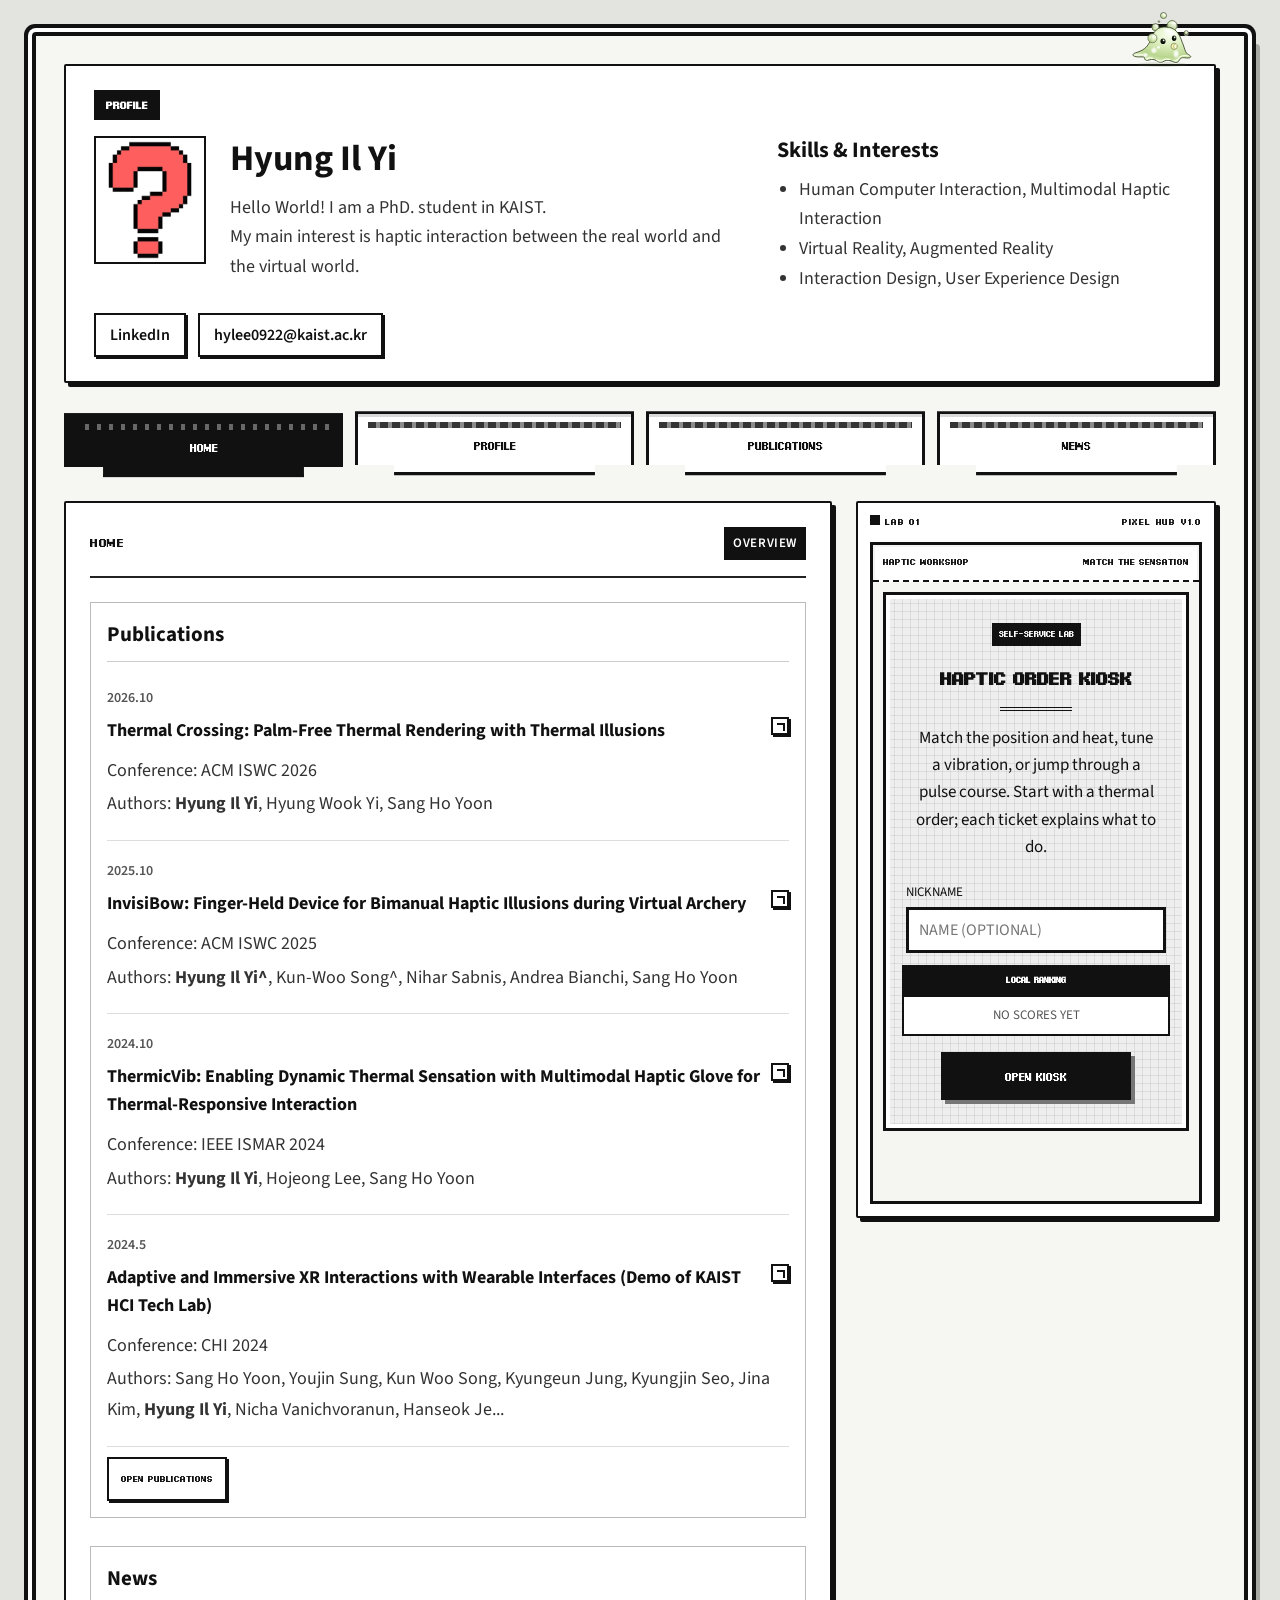
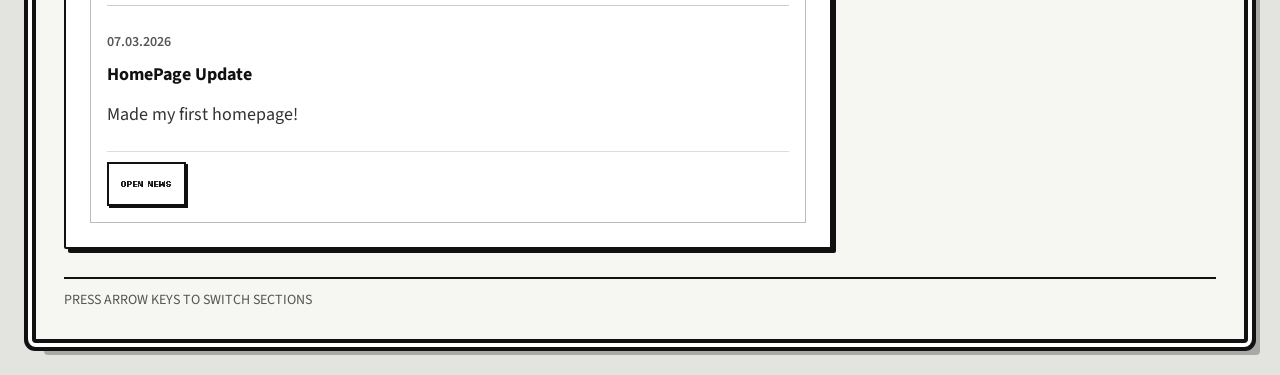
==== commit 9a727e6f: "Improve homepage readability, expand pulse runner, and add animated slime companion" ====
--- a/index.html
+++ b/index.html
@@ -7,10 +7,22 @@
     <link rel="preconnect" href="https://fonts.googleapis.com">
     <link rel="preconnect" href="https://fonts.gstatic.com" crossorigin>
     <link href="https://fonts.googleapis.com/css2?family=Source+Sans+3:wght@400;600;700&family=VT323&display=swap" rel="stylesheet">
-    <link rel="stylesheet" href="assets/css/styles.css?v=20260929-16">
+    <link rel="stylesheet" href="assets/css/styles.css?v=20261104-3">
+    <link rel="stylesheet" href="assets/css/readability.css?v=20261104-3">
+    <link rel="stylesheet" href="assets/css/slime-companion.css?v=20261104-3">
 </head>
 <body>
     <main class="console-wrap">
+        <section class="profile-dock" aria-label="Profile quick view">
+            <div class="dock-chip-row">
+                <span class="badge" id="dock-profile-badge">Profile</span>
+            </div>
+            <div id="dock-profile-card" class="dock-body">
+                <p class="loading">Loading profile snapshot...</p>
+            </div>
+            <div id="dock-profile-links" class="dock-links" aria-label="Profile links"></div>
+        </section>
+
         <nav class="tab-bar" aria-label="Profile sections">
             <button class="pak-tab active" type="button" data-panel="home">Home</button>
             <button class="pak-tab" type="button" data-panel="profile">Profile</button>
@@ -61,7 +73,7 @@
                 </section>
             </section>
 
-            <aside class="top-right-stack" aria-label="Meta and profile quick view">
+            <aside class="top-right-stack" aria-label="Haptic Workshop game">
                 <section class="hero-screen hero-right">
                     <div class="boot-row">
                         <span><span class="led"></span><span id="player-label">player 1</span></span>
@@ -76,15 +88,7 @@
                     </div>
                 </section>
 
-                <section class="profile-dock" aria-label="Profile quick view">
-                    <div class="dock-chip-row">
-                        <span class="badge" id="dock-profile-badge">Profile</span>
-                    </div>
-                    <div id="dock-profile-card" class="dock-body">
-                        <p class="loading">Loading profile snapshot...</p>
-                    </div>
-                    <div id="dock-profile-links" class="dock-links" aria-label="Profile links"></div>
-                </section>
+
             </aside>
         </div>
 
@@ -92,6 +96,8 @@
             <span id="footer-hint">Press L/R (arrow keys) to switch game paks</span>
         </div>
     </main>
-    <script src="assets/js/app.js?v=20260929-16"></script>
+    <script src="assets/js/pulse-course.js?v=20261104-3"></script>
+    <script src="assets/js/app.js?v=20261104-3"></script>
+    <script src="assets/js/slime-companion.js?v=20261104-3"></script>
 </body>
 </html>
--- a/assets/css/readability.css
+++ b/assets/css/readability.css
@@ -0,0 +1,178 @@
+/* Reading surfaces stay quiet; pixel type and hard shadows frame the interface. */
+:root {
+    --reading-font: "Source Sans 3", "Segoe UI", Arial, sans-serif;
+}
+
+body {
+    align-items: flex-start;
+    padding: 32px;
+    background: #e3e3df;
+    font-size: 18px;
+    line-height: 1.65;
+}
+
+.console-wrap {
+    max-width: 1480px;
+    padding: 28px;
+    background: #f6f6f2;
+}
+
+.profile-dock {
+    padding: 24px 28px;
+    border-width: 2px;
+    box-shadow: 4px 4px 0 #111;
+}
+
+.dock-chip-row { justify-content: flex-start; margin-bottom: 16px; }
+.dock-chip-row .badge { font-family: var(--pixel-font); font-size: 10px; }
+.dock-body { grid-template-columns: minmax(0, 1.6fr) minmax(0, 1fr); gap: 28px; }
+.dock-body .pixel-card { border: 0; padding: 0; background: none; box-shadow: none; min-width: 0; }
+.dock-body .pixel-card:first-child { display: flow-root; }
+.dock-body .card-image { float: left; width: 112px; height: 128px; margin: 0 24px 8px 0; object-fit: cover; image-rendering: auto; }
+.dock-body .pixel-card h3 { font-family: var(--reading-font); font-size: 22px; line-height: 1.3; border: 0; padding: 0; margin-bottom: 10px; }
+.dock-body .pixel-card:first-child h3 { font-size: clamp(26px, 3vw, 36px); }
+.dock-body .pixel-card p, .dock-body .pixel-card li { font-size: 18px; line-height: 1.65; }
+.dock-body .pixel-card ul li { background: none; border: 0; padding: 0; }
+.dock-links { flex-wrap: wrap; margin-top: 20px; gap: 12px; }
+.social-link { width: auto; height: auto; min-height: 44px; padding: 7px 14px; font: 600 16px/1.5 var(--reading-font); overflow-wrap: anywhere; }
+
+.tab-bar { grid-template-columns: repeat(4, minmax(0, 1fr)); gap: 12px; margin: 28px 0 20px; overflow: visible; }
+.pak-tab { min-height: 64px; font-size: 11px; padding: 20px 8px 16px; }
+.page-layout { grid-template-columns: minmax(0, 1fr) 360px; gap: 24px; }
+.panel-stack { order: 0; }
+.top-right-stack { order: 0; min-width: 0; }
+.hero-right { animation: none; padding: 12px; border-width: 2px; box-shadow: 4px 4px 0 #111; }
+.boot-row { flex-wrap: wrap; gap: 8px; font-size: 9px; }
+.meta-hud { flex-wrap: wrap; font-size: 9px; gap: 6px; }
+
+.panel, #home.panel { min-height: 0; padding: 24px; border-width: 2px; box-shadow: 4px 4px 0 #111; animation: none; opacity: 1; transform: none; }
+.panel-head { font-size: 12px; padding-bottom: 16px; margin-bottom: 24px; border-bottom: 2px solid #222; }
+.panel-head > span:first-child { border: 0; }
+.badge { font: 600 13px/1.4 var(--reading-font); }
+.grid { grid-template-columns: 1fr; gap: 28px; }
+.pixel-card, #news .publication-card { background: #fff; border: 1px solid #bbb; box-shadow: none; padding: 20px; }
+.pixel-card h3, #publications .publication-content h3, #news .publication-content h3 { font: 700 21px/1.45 var(--reading-font); letter-spacing: 0; border-bottom: 1px solid #ccc; padding-bottom: 12px; margin-bottom: 16px; }
+.pixel-card p, .pixel-card li, .publication-content p, .entry-secondary, .profile-item-note, .home-preview-detail { font-size: 18px; line-height: 1.7; color: #333; }
+.pixel-card ul li { border: 0; background: none; padding: 4px 0; }
+.home-preview-card.home-preview-publications h3, .home-preview-card.home-preview-news h3 { border-bottom: 1px solid #ccc; }
+.home-preview-card.home-preview-publications ul, .home-preview-card.home-preview-news ul { list-style: none; padding: 0; gap: 20px; }
+.home-preview-card.home-preview-publications li, .home-preview-card.home-preview-news li { border: 0; border-bottom: 1px solid #ddd; background: none; padding: 0 0 20px; }
+.home-preview-title-row { grid-template-columns: minmax(0, 1fr) auto; gap: 8px; }
+.home-preview-date { grid-column: 1 / -1; width: auto; font: 600 14px/1.5 var(--reading-font); color: #555; }
+.home-preview-main-title { font-weight: 700; line-height: 1.55; }
+.home-preview-card.home-preview-publications .home-preview-title-row, .home-preview-card.home-preview-news .home-preview-title-row { border: 0; padding: 0; margin-bottom: 8px; }
+.preview-jump { font-size: 9px; min-height: 44px; padding: 12px; }
+.timeline { gap: 24px; }
+.timeline-entry { grid-template-columns: 1fr; border: 0; background: none; box-shadow: none; }
+#publications .timeline-entry, #news .timeline-entry { padding: 0; }
+#publications .timeline-entry time, #news .timeline-entry time { width: auto; justify-self: start; border: 0; background: #eee; font: 600 15px/1.5 var(--reading-font); padding: 4px 10px; }
+.publication-body { grid-template-columns: 160px minmax(0, 1fr); gap: 20px; }
+.publication-title-link { line-height: inherit; }
+.publication-content h3 { overflow-wrap: break-word; }
+.publication-image { image-rendering: auto; }
+.entry-link-icon { margin-left: 0; }
+.footer-line { margin-top: 28px; font: 14px/1.6 var(--reading-font); color: #555; }
+
+/* Readable labels within the original game, without changing its mechanics. */
+.haptic-order-request, .haptic-start-copy { font-size: 17px; line-height: 1.6; }
+.haptic-start-copy { font-family: var(--reading-font); }
+.haptic-feedback, .haptic-stage-caption, .haptic-control-head,
+.haptic-thermal-control-label, .haptic-thermal-pump-readout,
+.haptic-order-spec-label, .haptic-order-spec-value,
+.haptic-ranking-row, .haptic-ranking-empty, .haptic-nickname-label {
+    font-family: var(--reading-font);
+    font-size: 13px;
+    line-height: 1.5;
+}
+.haptic-nickname-input { font: 16px/1.5 var(--reading-font); }
+.haptic-start-screen { padding: 24px 16px; }
+
+a:focus-visible, button:focus-visible, input:focus-visible {
+    outline: 3px solid #555;
+    outline-offset: 4px;
+}
+.social-link:hover, .profile-item-link:hover, .publication-title-link:hover { text-decoration: underline; }
+
+@media (max-width: 1100px) {
+    body { padding: 20px; }
+    .console-wrap { padding: 20px; }
+    .page-layout { grid-template-columns: minmax(0, 1fr) 320px; gap: 20px; }
+    .panel, #home.panel { padding: 18px; }
+    .publication-body { grid-template-columns: 1fr; }
+    .publication-thumb-frame { max-width: 320px; }
+}
+
+@media (max-width: 860px) {
+    .page-layout { grid-template-columns: 1fr; }
+    .top-right-stack { width: 100%; max-width: 480px; justify-self: center; }
+    .dock-body { grid-template-columns: 1fr; gap: 20px; }
+    .dock-body .pixel-card + .pixel-card { border-top: 1px solid #ccc; padding-top: 20px; }
+}
+
+@media (max-width: 540px) {
+    body { padding: 12px; }
+    .console-wrap { padding: 12px; }
+    .profile-dock { padding: 18px; }
+    .dock-body .card-image { width: 80px; height: 96px; margin-right: 16px; }
+    .dock-body .pixel-card p { clear: both; }
+    .dock-links { gap: 10px; }
+    .social-link { max-width: 100%; padding: 8px 10px; }
+    .tab-bar { grid-template-columns: repeat(2, minmax(0, 1fr)); gap: 10px; margin-top: 24px; }
+    .pak-tab { min-height: 58px; font-size: 10px; }
+    .panel, #home.panel { padding: 16px; }
+    .panel-head { font-size: 10px; gap: 8px; }
+    .pixel-card, #home .home-preview-card { padding: 14px; }
+    .pixel-card h3 { font-size: 20px; }
+    .pixel-card p, .pixel-card li, .publication-content p, .entry-secondary, .home-preview-detail { font-size: 17px; }
+}
+
+@media (prefers-reduced-motion: reduce) {
+    .hero-screen, .led { animation: none; }
+    .pak-tab { transition: none; }
+}
+
+/* The kiosk has a compact lobby and a deliberate play / result / next flow. */
+.hero-right .meta-playground, .meta-playground { min-height: 0; }
+.slime-layer.haptic-layer {
+    min-height: 0;
+    grid-template-areas: "toolbar" "score" "help" "order" "stage" "station";
+    gap: 12px;
+    background: #f5f5f2;
+}
+.haptic-layer [hidden] { display: none !important; }
+.haptic-layer:not(.is-playing) > :not(.haptic-start-screen) { display: none; }
+.haptic-start-screen { position: relative; inset: auto; padding: 28px 16px; }
+.haptic-layer.is-playing > .haptic-start-screen { display: none; }
+.haptic-toolbar { grid-area: toolbar; display: flex; align-items: center; justify-content: space-between; gap: 8px; }
+.haptic-phase { font: 700 12px/1.5 var(--reading-font); }
+.haptic-pause, .haptic-next { border: 2px solid #111; background: #fff; color: #111; min-height: 44px; padding: 8px 12px; font: 700 15px/1.4 var(--reading-font); cursor: pointer; box-shadow: 2px 2px 0 #111; }
+.haptic-help { grid-area: help; margin: 0; padding: 10px; border-left: 3px solid #111; background: #fff; font: 15px/1.6 var(--reading-font); }
+.haptic-scoreboard { font: 700 13px/1.5 var(--reading-font); }
+.haptic-order { padding: 12px; box-shadow: 2px 2px 0 #777; }
+.haptic-order-name { font: 700 20px/1.4 var(--reading-font); }
+.haptic-order-top { font: 700 13px/1.4 var(--reading-font); }
+.haptic-timer { font: 700 16px/1.4 var(--reading-font); font-variant-numeric: tabular-nums; }
+.haptic-order-specs { grid-template-columns: repeat(3, minmax(0, 1fr)); }
+.haptic-order-spec:has(.haptic-order-spec-value):last-child:not([hidden]) { grid-column: 1 / -1; }
+.haptic-station { grid-template-areas: "modes" "controls" "render" "feedback" "next"; }
+.haptic-station.is-thermal-game { grid-template-areas: "thermal" "render" "feedback" "next"; }
+.haptic-station.is-runner { grid-template-areas: "jump" "feedback" "next"; }
+.haptic-next { grid-area: next; width: 100%; background: #111; color: #fff; }
+.haptic-feedback { text-align: left; min-height: 42px; padding: 10px 4px 4px; font: 600 14px/1.6 var(--reading-font); }
+.haptic-feedback.is-fail { text-decoration: none; }
+.haptic-layer.is-paused .haptic-help::before { content: "Paused. Press Resume to continue. "; font-weight: 700; }
+.haptic-layer.is-paused .haptic-stage { opacity: .5; }
+.haptic-control-head { flex-wrap: wrap; white-space: normal; }
+.haptic-thermal-position-button, .haptic-thermal-vent, .haptic-thermal-pump-button, .haptic-render { font: 700 14px/1.4 var(--reading-font); }
+.haptic-actuator { font: 700 13px/1 var(--reading-font); }
+.haptic-start-button { font-size: 11px; }
+
+/* Pulse runner: a readable two-height course with variable-height jumps. */
+.haptic-runner-track { height: 158px; background-color: #fafaf7; }
+.haptic-runner-grid { right: -32px; will-change: transform; }
+.haptic-runner-obstacle.is-ceiling { clip-path: polygon(0 0, 100% 0, 100% 62%, 75% 100%, 50% 62%, 25% 100%, 0 62%); background: #555; }
+.haptic-runner-obstacle.is-stack { background: #111; }
+.haptic-runner-player { rotate: var(--runner-turn, 0deg); }
+.haptic-runner-progress { display: block; width: 100%; height: 10px; accent-color: #111; }
+.haptic-jump { touch-action: none; user-select: none; -webkit-user-select: none; font: 700 16px/1.5 var(--reading-font); }
+.haptic-jump:active { background: #555; color: #fff; }
--- a/assets/css/slime-companion.css
+++ b/assets/css/slime-companion.css
@@ -0,0 +1,90 @@
+.slime-companion { position: absolute; inset: 0; pointer-events: none; z-index: 40; }
+.fluffy-pet { position: absolute; top: 0; left: 0; width: 64px; height: 58px; padding: 0; border: 0; background: none; cursor: grab; pointer-events: auto; touch-action: none; user-select: none; -webkit-user-select: none; -webkit-tap-highlight-color: transparent; will-change: transform; }
+.fluffy-shadow { position: absolute; bottom: 2px; left: 7px; width: 50px; height: 5px; border-radius: 50%; background: #52643428; }
+.fluffy-body { position: absolute; inset: 0 0 5px; transform-origin: center bottom; animation: fluffy-breathe 2.8s ease-in-out infinite; }
+.mochi-art { display: block; width: 100%; height: 100%; overflow: visible; pointer-events: none; filter: drop-shadow(0 1px 0 #fff9); }
+.mochi-eye { transform-box: fill-box; transform-origin: center; transition: transform 90ms; }
+.mochi-happy-eyes { display: none; }
+.fluffy-pet.is-blinking .mochi-eye, .fluffy-pet.is-sleeping .mochi-eye { transform: scaleY(.12); }
+.fluffy-pet.is-happy .mochi-eyes { opacity: 0; }
+.fluffy-pet.is-happy .mochi-happy-eyes { display: inline; }
+.mochi-bubble { transform-box: fill-box; transform-origin: center; animation: mochi-bubble-float 3.6s ease-in-out infinite; }
+.bubble-left { animation-delay: -1.7s; }
+@keyframes mochi-bubble-float { 50% { transform: translateY(-2px); } }
+.fluffy-emote { position: absolute; top: -17px; left: 20px; color: #60773d; font: 700 20px/1.3 "Segoe UI", sans-serif; text-shadow: 0 1px 2px #fff; white-space: nowrap; pointer-events: none; }
+.fluffy-pet.is-carried { cursor: grabbing; }
+
+.fluffy-pet.is-carried .fluffy-shadow { opacity: 0; }
+
+
+.slime-care { position: fixed; pointer-events: auto; z-index: 41; max-height: calc(100dvh - 24px); overflow-y: auto; border: 2px solid #52633c; background: #fbfff5; color: #303c25; padding: 16px; box-shadow: 4px 4px 0 #a6b88f; border-radius: 12px; font: 15px/1.5 "Source Sans 3", "Segoe UI", sans-serif; }
+.slime-care[hidden] { display: none; }
+.slime-care-heading { display: flex; justify-content: space-between; gap: 12px; align-items: center; }
+.slime-care-heading strong { font-size: 20px; }
+.slime-care-heading strong span { display: block; font-size: 12px; font-weight: 400; color: #62734f; }
+.slime-care button { min-height: 44px; border: 1px solid #98ac7b; background: #eaf3dc; color: #40532b; border-radius: 7px; font: 600 15px/1.4 "Segoe UI", sans-serif; cursor: pointer; }
+.slime-care-close { min-width: 44px; font-size: 22px !important; }
+.slime-care-message { min-height: 45px; margin: 12px 0; }
+.slime-needs { display: grid; gap: 7px; }
+.slime-need { display: grid; grid-template-columns: 86px 1fr; align-items: center; gap: 10px; font-size: 13px; }
+.slime-need meter { width: 100%; height: 14px; accent-color: #97b76b; }
+.slime-care-actions { display: grid; grid-template-columns: 1fr 1fr; gap: 8px; margin-top: 16px; }
+.slime-care-hint { font-size: 12px; color: #62734f; margin-bottom: 0; }
+@keyframes fluffy-breathe { 50% { transform: scale(1.035, .95); } }
+@keyframes fluffy-bounce { 50% { transform: translateY(-20px) scale(.94, 1.08); } }
+@media (prefers-reduced-motion: reduce) { .fluffy-body, .fluffy-pet.is-playing .fluffy-body { animation: none; } .mochi-eye { transition: none; } .mochi-bubble { animation: none; } }
+
+.slime-need meter::-webkit-meter-bar { background: #e8efdf; border: 0; border-radius: 6px; }
+.slime-need meter::-webkit-meter-optimum-value { background: #97b76b; border-radius: 6px; }
+.slime-need meter::-moz-meter-bar { background: #97b76b; border-radius: 6px; }
+
+/* Motion stays inside the button, so the border anchor and drag target stay stable. */
+.fluffy-body { transition: rotate 140ms ease-out; }
+.fluffy-pet[data-facing="right"] .mochi-art { transform: scaleX(-1); }
+.fluffy-pet[data-facing="left"] .mochi-art { transform: scaleX(1); }
+.fluffy-pet[data-motion="idle"] .fluffy-body { animation: mochi-idle 3.2s ease-in-out infinite; }
+.fluffy-pet[data-motion="idle"] .mochi-eyes { animation: mochi-curious 7s ease-in-out infinite; }
+.fluffy-pet[data-motion="walking"] .fluffy-body { animation: mochi-walk 650ms ease-in-out infinite; }
+.fluffy-pet[data-motion="walking"] .fluffy-shadow { animation: mochi-step-shadow 650ms ease-in-out infinite; }
+.fluffy-pet[data-motion="walking"] .mochi-bubble { animation-duration: 950ms; }
+.fluffy-pet[data-motion="carried"] .fluffy-body {
+    transform-origin: 50% 25%;
+    rotate: var(--carry-angle, 0deg);
+    animation: mochi-dangle 900ms ease-in-out infinite;
+}
+.fluffy-pet[data-motion="carried"] .mochi-bubble { animation: mochi-carried-bubble 900ms ease-in-out infinite alternate; }
+.fluffy-pet[data-motion="airborne"] .fluffy-body { animation: none; transform: scale(.92, 1.08); }
+.fluffy-pet[data-motion="airborne"] .fluffy-shadow { opacity: .25; transform: scaleX(.7); }
+.fluffy-pet[data-motion="landing"] .fluffy-body { animation: mochi-land 360ms ease-out both; }
+.fluffy-pet[data-motion="playing"] .fluffy-body { animation: fluffy-bounce .45s ease-in-out infinite; }
+.fluffy-pet[data-motion="sleeping"] .fluffy-body { animation: mochi-sleep 4s ease-in-out infinite; }
+@keyframes mochi-idle {
+    0%, 100% { transform: scale(1, 1); }
+    45% { transform: scale(1.035, .95) rotate(-1deg); }
+    70% { transform: scale(.985, 1.025) rotate(1deg); }
+}
+@keyframes mochi-curious {
+    0%, 35%, 100% { translate: 0 0; }
+    45%, 55% { translate: -2px -1px; }
+    70%, 80% { translate: 2px 0; }
+}
+@keyframes mochi-walk {
+    0%, 100% { transform: scale(1.07, .9) skewX(var(--walk-lean)); }
+    35% { transform: translateY(-3px) scale(.94, 1.08) rotate(var(--walk-lean)); }
+    65% { transform: translateY(-1px) scale(1.02, .96); }
+}
+@keyframes mochi-step-shadow { 0%, 100% { transform: scaleX(1.08); opacity: 1; } 40% { transform: scaleX(.8); opacity: .6; } }
+@keyframes mochi-dangle {
+    0%, 100% { transform: scale(.88, var(--carry-stretch, 1.12)) rotate(-3deg); }
+    50% { transform: scale(.93, 1.08) rotate(3deg); }
+}
+@keyframes mochi-carried-bubble { to { transform: translateY(-4px) scale(.9); } }
+@keyframes mochi-land { 0% { transform: scale(1.2, .75); } 45% { transform: scale(.94, 1.08); } 75% { transform: scale(1.04, .95); } 100% { transform: scale(1); } }
+@keyframes mochi-sleep { 0%, 100% { transform: scale(1.08, .85); } 50% { transform: scale(1.12, .81); } }
+@media (prefers-reduced-motion: reduce) {
+    .fluffy-pet[data-motion] .fluffy-body,
+    .fluffy-pet[data-motion] .fluffy-shadow,
+    .fluffy-pet[data-motion] .mochi-bubble,
+    .fluffy-pet[data-motion] .mochi-eyes { animation: none; transition: none; rotate: none; }
+    .fluffy-pet[data-motion="carried"] .fluffy-body { transform: scale(.94, 1.06); }
+}
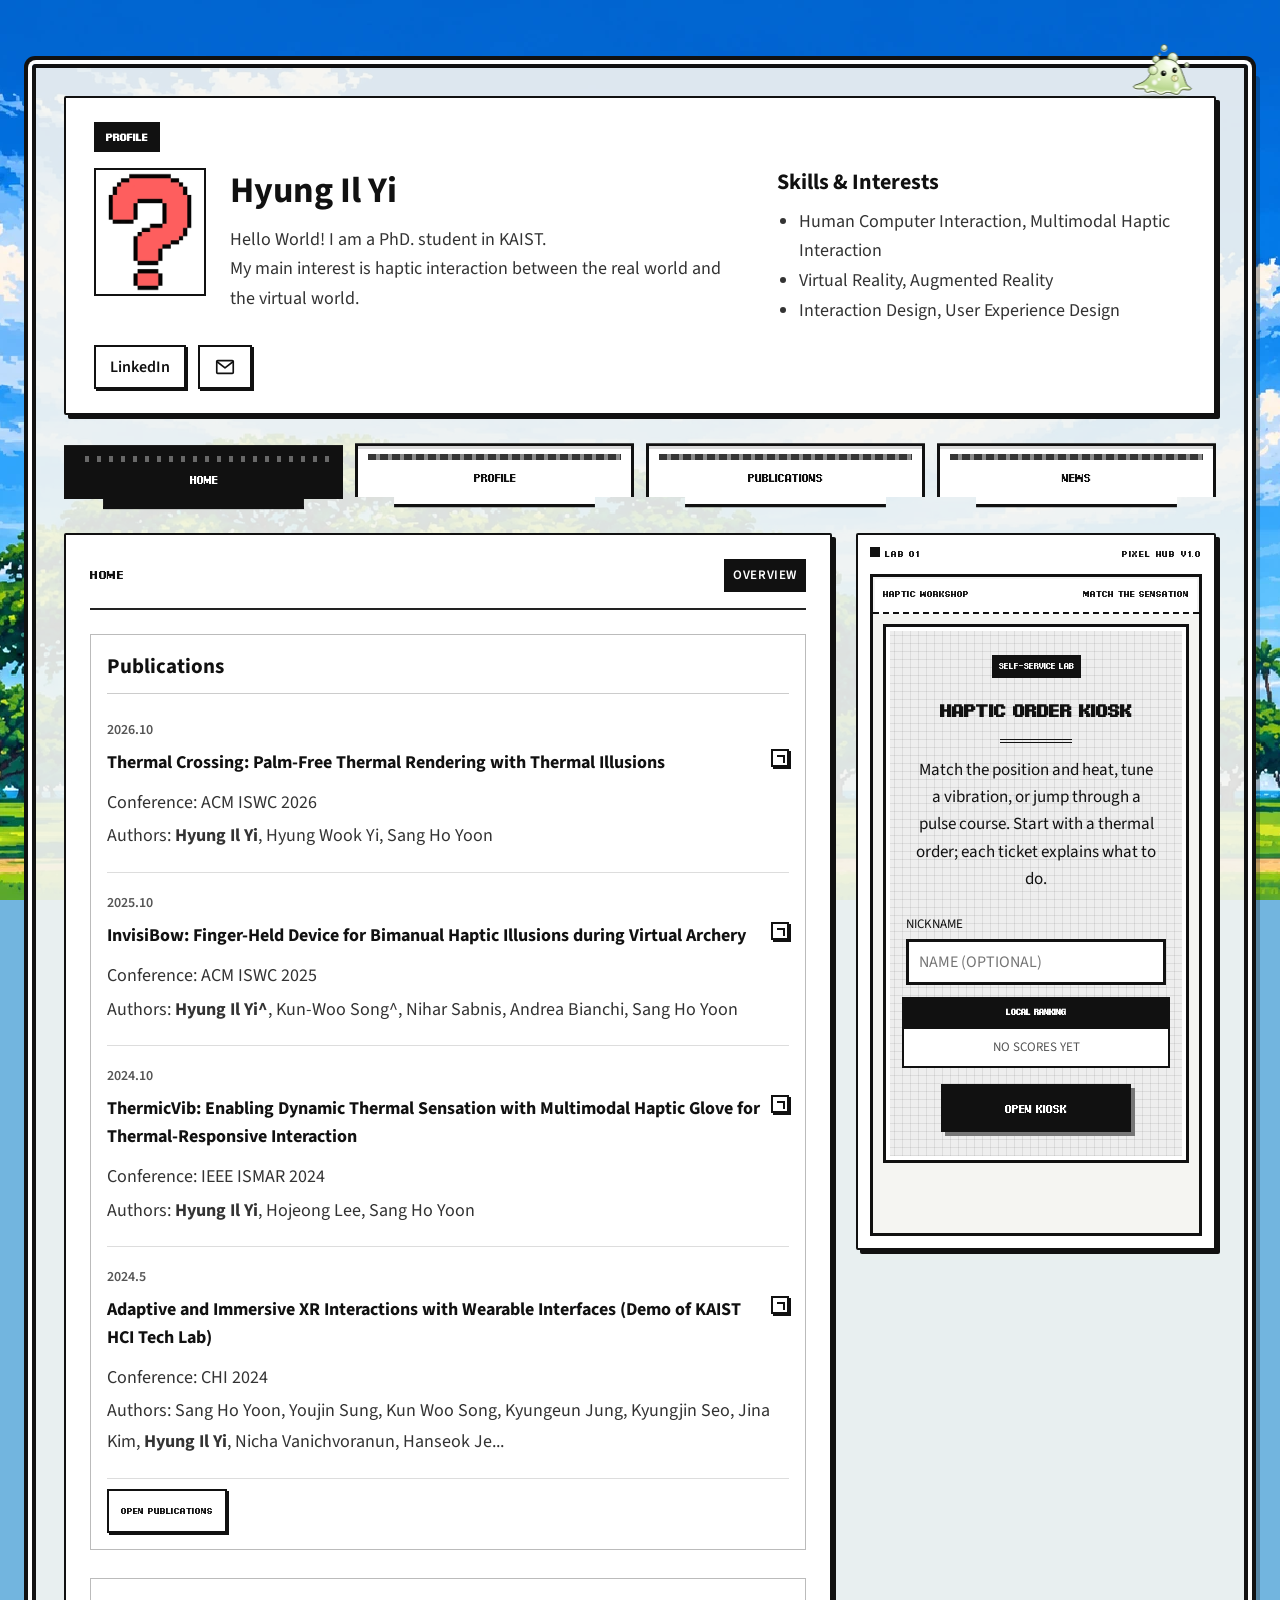
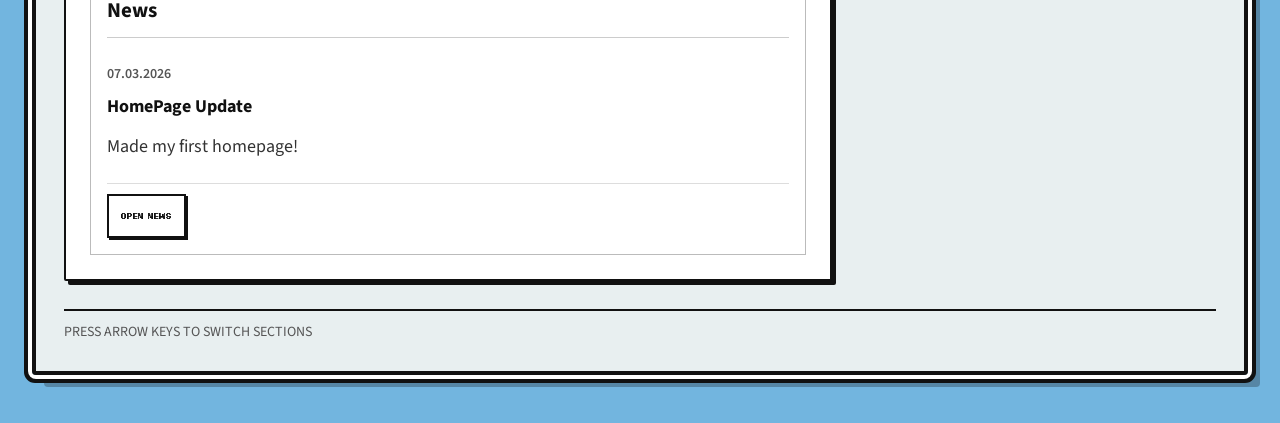
==== commit fb9de238: "Add pixel park background and email icon link" ====
--- a/index.html
+++ b/index.html
@@ -8,7 +8,7 @@
     <link rel="preconnect" href="https://fonts.gstatic.com" crossorigin>
     <link href="https://fonts.googleapis.com/css2?family=Source+Sans+3:wght@400;600;700&family=VT323&display=swap" rel="stylesheet">
     <link rel="stylesheet" href="assets/css/styles.css?v=20261104-3">
-    <link rel="stylesheet" href="assets/css/readability.css?v=20261104-3">
+    <link rel="stylesheet" href="assets/css/readability.css?v=20261104-5">
     <link rel="stylesheet" href="assets/css/slime-companion.css?v=20261104-3">
 </head>
 <body>
@@ -97,7 +97,7 @@
         </div>
     </main>
     <script src="assets/js/pulse-course.js?v=20261104-3"></script>
-    <script src="assets/js/app.js?v=20261104-3"></script>
+    <script src="assets/js/app.js?v=20261104-4"></script>
     <script src="assets/js/slime-companion.js?v=20261104-3"></script>
 </body>
 </html>
--- a/assets/css/readability.css
+++ b/assets/css/readability.css
@@ -5,16 +5,28 @@
 
 body {
     align-items: flex-start;
-    padding: 32px;
-    background: #e3e3df;
+    padding: 64px 32px 48px;
+    background: #72b5df;
     font-size: 18px;
     line-height: 1.65;
 }
 
+/* A fixed game-world backdrop, behind opaque reading panels. */
+body::before {
+    display: block;
+    position: fixed;
+    inset: 0;
+    z-index: 0;
+    opacity: 1;
+    background: url("../../images/pixel-park.webp") center center / cover no-repeat;
+    image-rendering: pixelated;
+    pointer-events: none;
+}
+
 .console-wrap {
-    max-width: 1480px;
+    max-width: 1320px;
     padding: 28px;
-    background: #f6f6f2;
+    background: rgba(246, 246, 242, 0.9);
 }
 
 .profile-dock {
@@ -35,6 +47,7 @@
 .dock-body .pixel-card ul li { background: none; border: 0; padding: 0; }
 .dock-links { flex-wrap: wrap; margin-top: 20px; gap: 12px; }
 .social-link { width: auto; height: auto; min-height: 44px; padding: 7px 14px; font: 600 16px/1.5 var(--reading-font); overflow-wrap: anywhere; }
+.social-link-email { min-width: 44px; }
 
 .tab-bar { grid-template-columns: repeat(4, minmax(0, 1fr)); gap: 12px; margin: 28px 0 20px; overflow: visible; }
 .pak-tab { min-height: 64px; font-size: 11px; padding: 20px 8px 16px; }
@@ -94,7 +107,7 @@
 .social-link:hover, .profile-item-link:hover, .publication-title-link:hover { text-decoration: underline; }
 
 @media (max-width: 1100px) {
-    body { padding: 20px; }
+    body { padding: 56px 20px 32px; }
     .console-wrap { padding: 20px; }
     .page-layout { grid-template-columns: minmax(0, 1fr) 320px; gap: 20px; }
     .panel, #home.panel { padding: 18px; }
@@ -110,7 +123,7 @@
 }
 
 @media (max-width: 540px) {
-    body { padding: 12px; }
+    body { padding: 56px 12px 28px; }
     .console-wrap { padding: 12px; }
     .profile-dock { padding: 18px; }
     .dock-body .card-image { width: 80px; height: 96px; margin-right: 16px; }
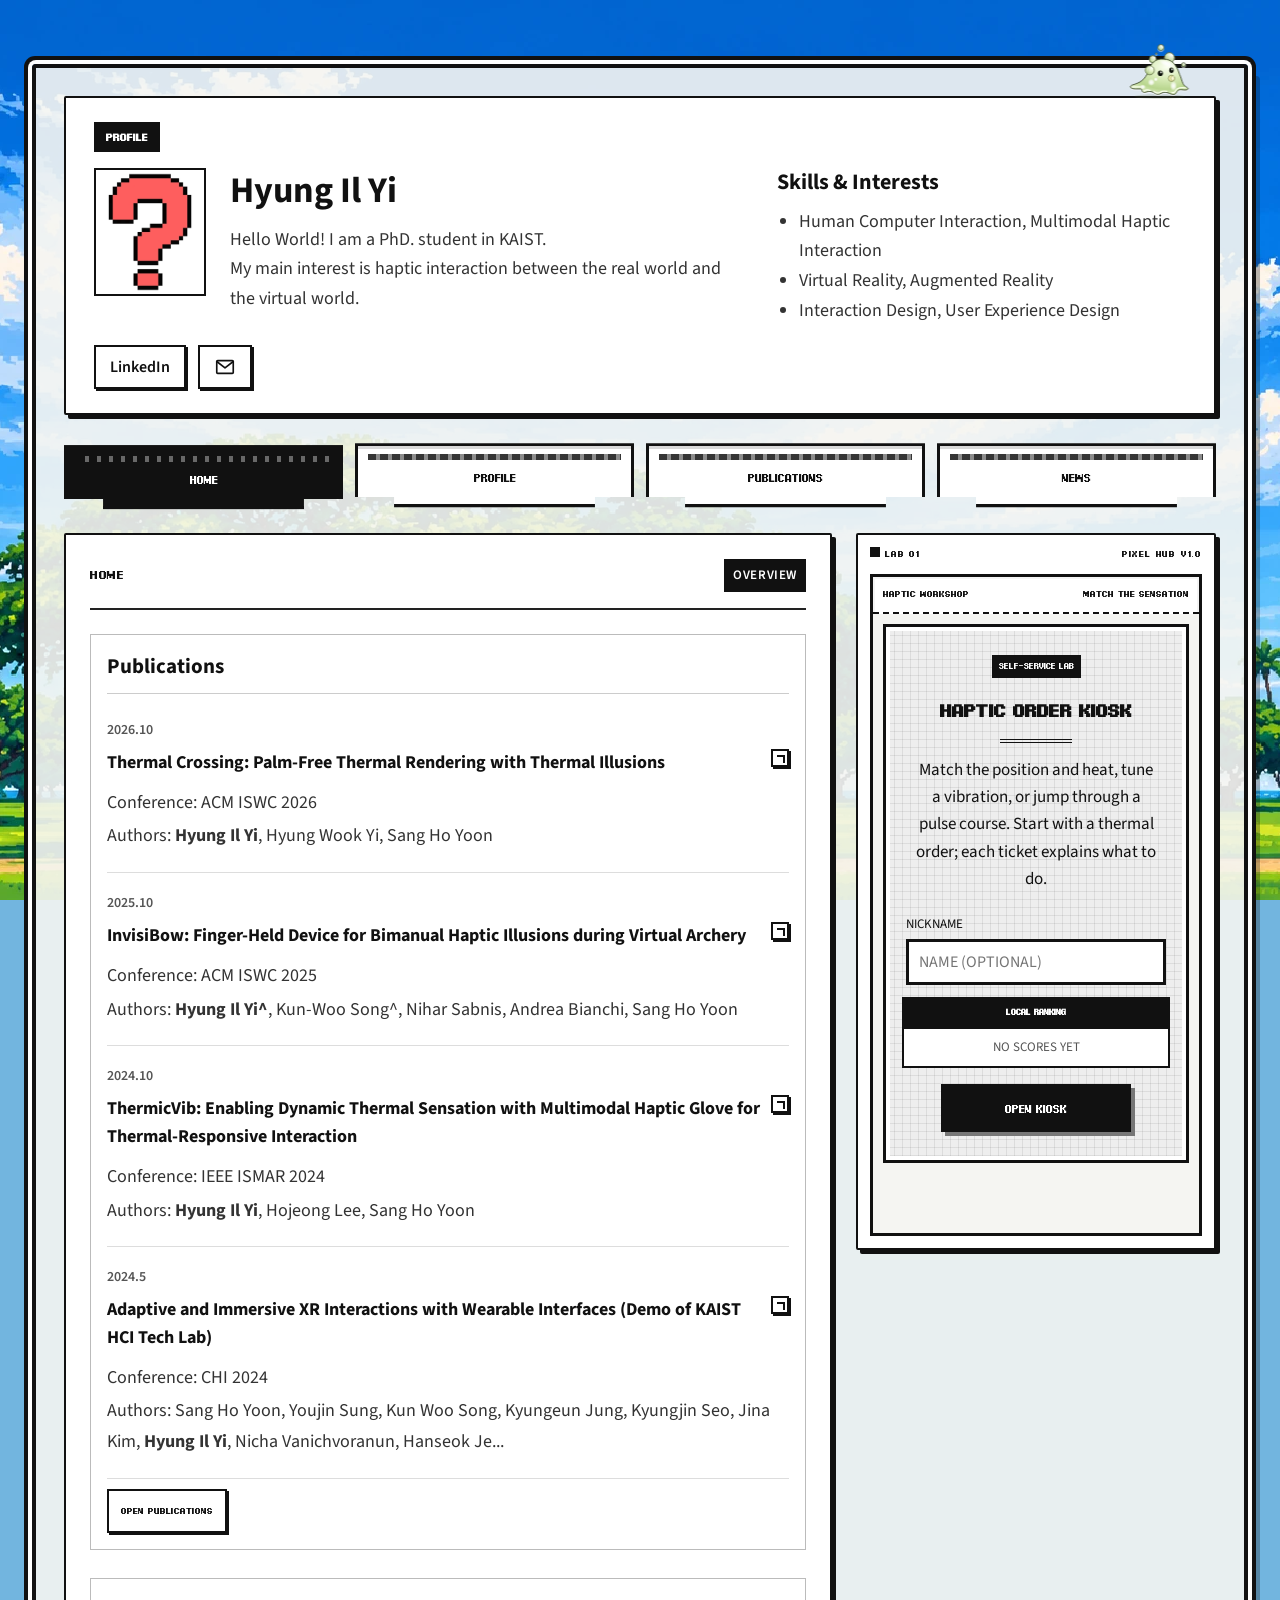
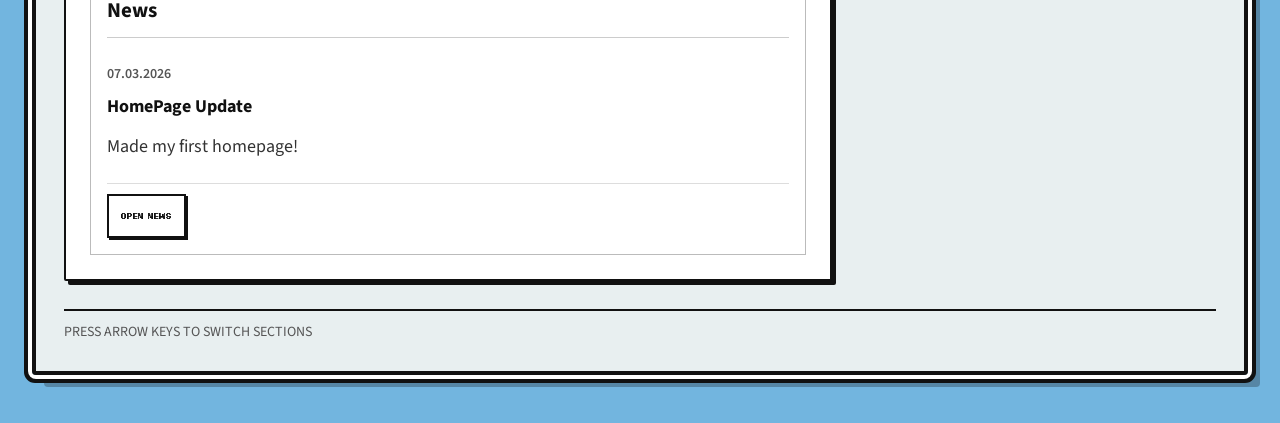
==== commit a4f7854b: "Remove section status badges" ====
--- a/index.html
+++ b/index.html
@@ -45,7 +45,6 @@
                 <section class="panel" id="profile" role="region" aria-label="Profile">
                     <div class="panel-head">
                         <span id="profile-header">Profile Data</span>
-                        <span class="badge" id="profile-badge">Main Save</span>
                     </div>
                     <div id="profile-sections" class="profile-sections">
                         <p class="loading">Loading profile sections...</p>
@@ -55,7 +54,6 @@
                 <section class="panel" id="publications" role="region" aria-label="Publications">
                     <div class="panel-head">
                         <span id="publications-header">Publication Log</span>
-                        <span class="badge" id="publications-badge">Checkpoint</span>
                     </div>
                     <div class="timeline" id="publications-timeline">
                         <p class="loading">Loading publication data...</p>
@@ -65,7 +63,6 @@
                 <section class="panel" id="news" role="region" aria-label="News">
                     <div class="panel-head">
                         <span id="news-header">News Feed</span>
-                        <span class="badge" id="news-badge">Live</span>
                     </div>
                     <div class="timeline" id="news-timeline">
                         <p class="loading">Loading news data...</p>
@@ -97,7 +94,7 @@
         </div>
     </main>
     <script src="assets/js/pulse-course.js?v=20261104-3"></script>
-    <script src="assets/js/app.js?v=20261104-4"></script>
+    <script src="assets/js/app.js?v=20261104-5"></script>
     <script src="assets/js/slime-companion.js?v=20261104-3"></script>
 </body>
 </html>
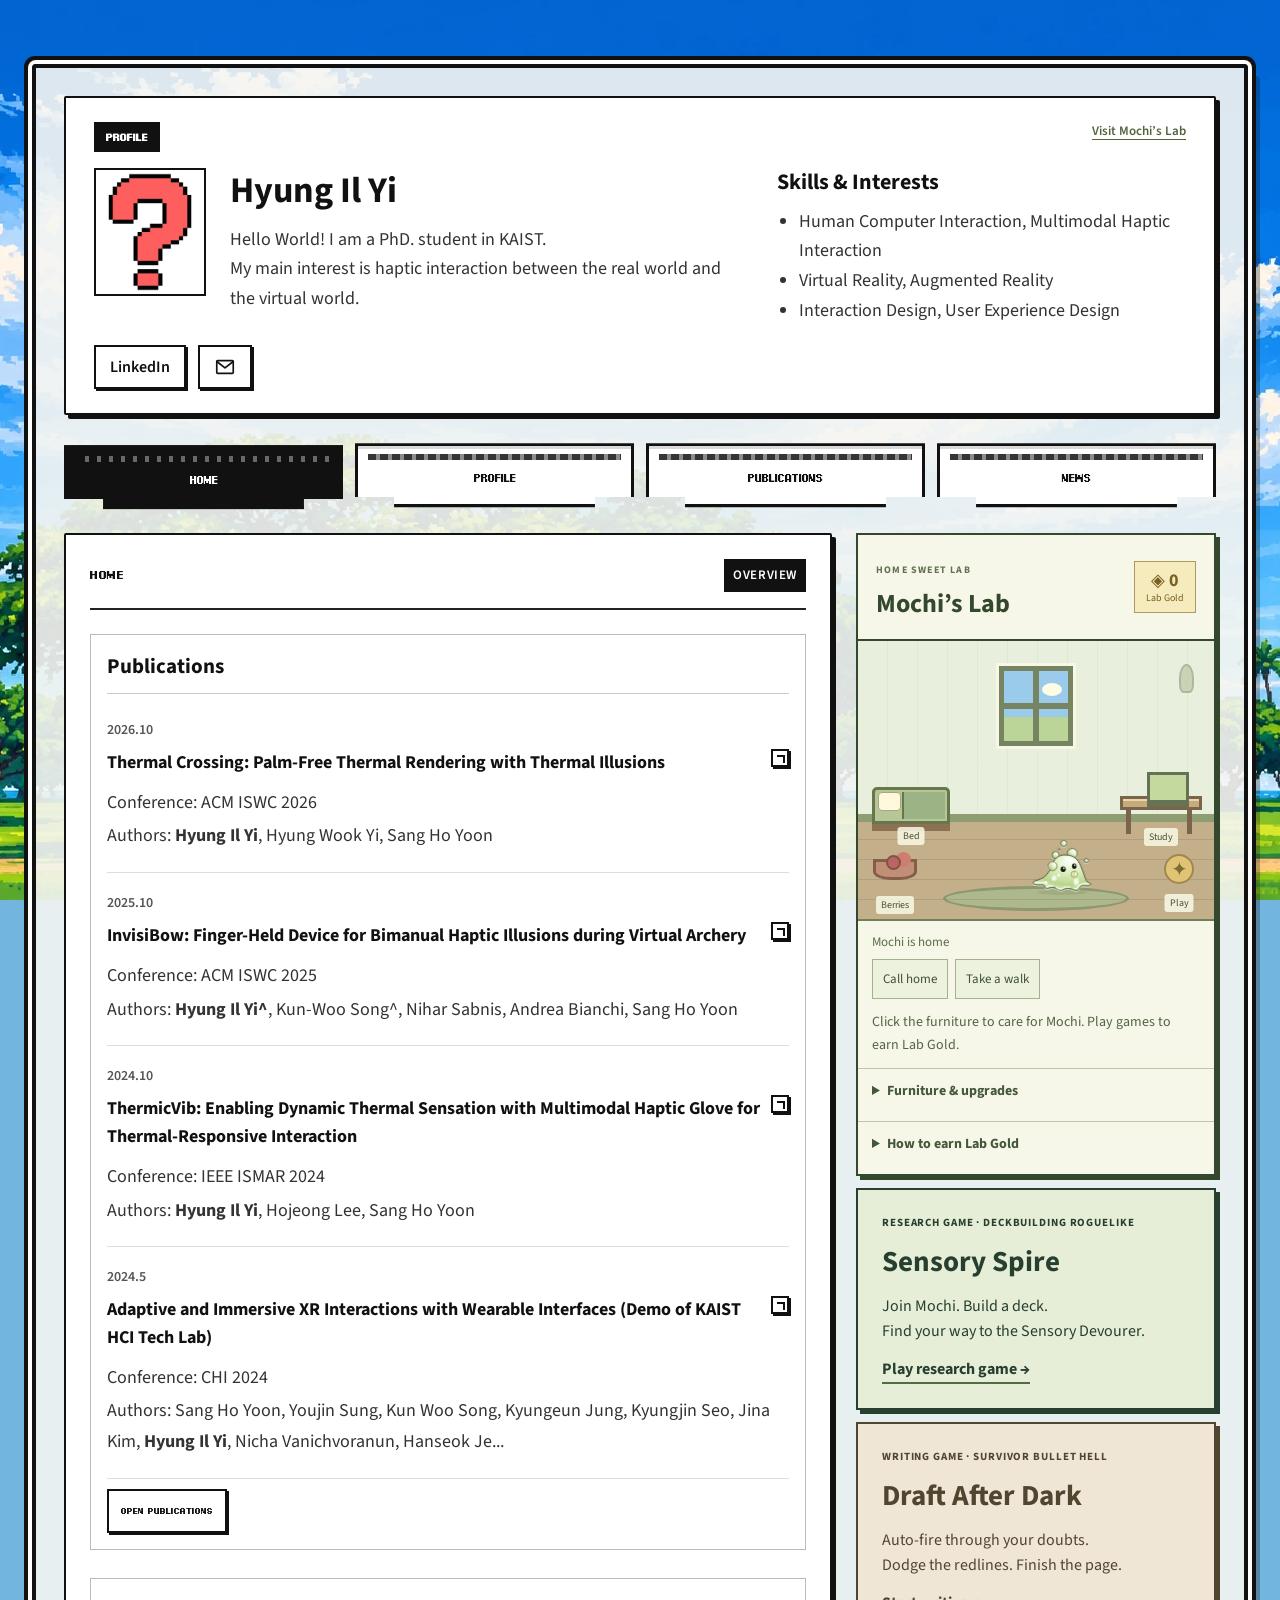
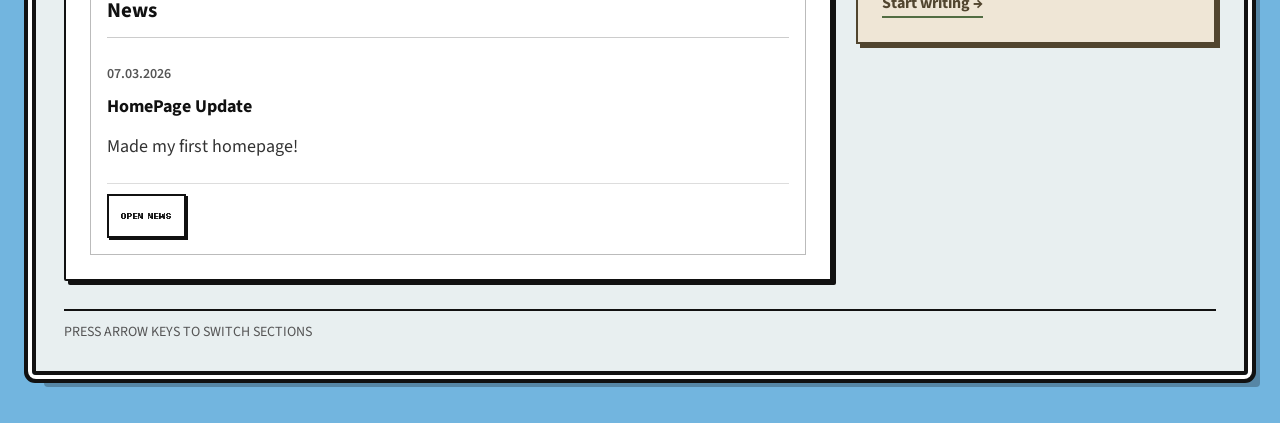
==== commit 76f3f49a: "Add research and writing games with Mochi lab progression" ====
--- a/index.html
+++ b/index.html
@@ -8,14 +8,16 @@
     <link rel="preconnect" href="https://fonts.gstatic.com" crossorigin>
     <link href="https://fonts.googleapis.com/css2?family=Source+Sans+3:wght@400;600;700&family=VT323&display=swap" rel="stylesheet">
     <link rel="stylesheet" href="assets/css/styles.css?v=20261104-3">
-    <link rel="stylesheet" href="assets/css/readability.css?v=20261104-5">
-    <link rel="stylesheet" href="assets/css/slime-companion.css?v=20261104-3">
+    <link rel="stylesheet" href="assets/css/readability.css?v=20261104-7">
+    <link rel="stylesheet" href="assets/css/slime-companion.css?v=20261104-6">
+    <link rel="stylesheet" href="assets/css/mochi-lab.css?v=1">
 </head>
 <body>
     <main class="console-wrap">
         <section class="profile-dock" aria-label="Profile quick view">
             <div class="dock-chip-row">
                 <span class="badge" id="dock-profile-badge">Profile</span>
+                <a class="lab-home-shortcut" href="#mochi-lab">Visit Mochi’s Lab</a>
             </div>
             <div id="dock-profile-card" class="dock-body">
                 <p class="loading">Loading profile snapshot...</p>
@@ -70,20 +72,36 @@
                 </section>
             </section>
 
-            <aside class="top-right-stack" aria-label="Haptic Workshop game">
-                <section class="hero-screen hero-right">
-                    <div class="boot-row">
-                        <span><span class="led"></span><span id="player-label">player 1</span></span>
-                        <span id="version-label">pixel hub v1.0</span>
+            <aside class="top-right-stack" aria-label="Haptic games">
+                <section class="mochi-lab" id="mochi-lab" aria-labelledby="lab-title">
+                    <div class="lab-title-row"><div><span class="lab-eyebrow">HOME SWEET LAB</span><h2 id="lab-title">Mochi’s Lab</h2></div><span class="lab-wallet">◈ <strong data-lab-gold>0</strong><small>Lab Gold</small></span></div>
+                    <div class="lab-room" id="lab-room" aria-label="Mochi's interactive laboratory">
+                        <div class="lab-wallpaper" aria-hidden="true"></div><div class="lab-window" aria-hidden="true"><i></i></div>
+                        <button class="lab-furniture lab-bed" data-furniture="sleep" aria-label="Bed: let Mochi nap"><span class="furniture-art" aria-hidden="true"></span><span class="furniture-label">Bed</span></button>
+                        <button class="lab-furniture lab-feeder" data-furniture="feed" aria-label="Bowl: feed Mochi"><span class="furniture-art" aria-hidden="true"></span><span class="furniture-label">Berries</span></button>
+                        <button class="lab-furniture lab-desk" data-furniture="study" aria-label="Desk: study with Mochi"><span class="furniture-art" aria-hidden="true"></span><span class="furniture-label">Study</span></button>
+                        <button class="lab-furniture lab-toy" data-furniture="play" aria-label="Toy: play with Mochi"><span class="furniture-art" aria-hidden="true">✦</span><span class="furniture-label">Play</span></button>
+                        <div class="lab-lamp" aria-hidden="true"></div><div class="lab-shelf" aria-hidden="true"><i></i><i></i><i></i></div>
+                        <div class="lab-rug" aria-hidden="true"></div><div id="lab-home-perch" class="lab-home-perch" aria-hidden="true"></div>
                     </div>
-                    <div class="meta-playground" id="meta-playground" aria-label="Haptic illusion tycoon game">
-                        <div class="meta-hud">
-                            <span id="meta-zone-title">Haptic Workshop</span>
-                            <span id="meta-zone-hint">Match the sensation</span>
-                        </div>
-                        <div class="slime-layer" id="slime-layer"></div>
-                    </div>
+                    <div class="lab-location"><span class="lab-resident">Mochi is home</span><button data-call-home>Call home</button><button data-explore>Take a walk</button></div>
+                    <p id="lab-message" class="lab-message" role="status" aria-live="polite">Click the furniture to care for Mochi. Play games to earn Lab Gold.</p>
+                    <details class="lab-shop"><summary>Furniture & upgrades</summary><div id="lab-upgrades"></div><p class="lab-save-note"></p></details>
+                    <details class="lab-earn"><summary>How to earn Lab Gold</summary><p>Research Game: 10 per battle, 20 per elite, 8 per cache, 60 for the boss. Run Gold stays available for in-run healing.</p><p>Writing Game: 1 per 4 ink cleared, 3 per level gained, plus 50 for winning. Rewards arrive when the run ends.</p></details>
                 </section>
+                <a class="lab-launch" href="haptic-lab.html">
+                    <span class="lab-launch-label">RESEARCH GAME · DECKBUILDING ROGUELIKE</span>
+                    <strong>Sensory Spire</strong>
+                    <span>Join Mochi. Build a deck.<br>Find your way to the Sensory Devourer.</span>
+                    <span class="lab-launch-cta">Play research game →</span>
+                </a>
+                <a class="lab-launch writing-launch" href="writing-game.html">
+                    <span class="lab-launch-label">WRITING GAME · SURVIVOR BULLET HELL</span>
+                    <strong>Draft After Dark</strong>
+                    <span>Auto-fire through your doubts.<br>Dodge the redlines. Finish the page.</span>
+                    <span class="lab-launch-cta">Start writing →</span>
+                </a>
+
 
 
             </aside>
@@ -93,8 +111,10 @@
             <span id="footer-hint">Press L/R (arrow keys) to switch game paks</span>
         </div>
     </main>
-    <script src="assets/js/pulse-course.js?v=20261104-3"></script>
-    <script src="assets/js/app.js?v=20261104-5"></script>
-    <script src="assets/js/slime-companion.js?v=20261104-3"></script>
+    <script src="assets/js/mochi-economy.js?v=1"></script>
+    <script src="assets/js/app.js?v=20261104-6"></script>
+    <script src="assets/js/mochi-art.js?v=1"></script>
+    <script src="assets/js/slime-companion.js?v=20261104-6"></script>
+    <script src="assets/js/mochi-lab.js?v=1"></script>
 </body>
 </html>
--- a/assets/css/readability.css
+++ b/assets/css/readability.css
@@ -189,3 +189,13 @@
 .haptic-runner-progress { display: block; width: 100%; height: 10px; accent-color: #111; }
 .haptic-jump { touch-action: none; user-select: none; -webkit-user-select: none; font: 700 16px/1.5 var(--reading-font); }
 .haptic-jump:active { background: #555; color: #fff; }
+
+.lab-launch { display:grid; gap:12px; padding:24px; border:2px solid #263f30; box-shadow:4px 4px 0 #263f30; background:#e7eed7; color:#263f30; text-decoration:none; }
+.lab-launch-label { font:700 11px/1.6 var(--reading-font); letter-spacing:.08em; }
+.lab-launch strong { font:700 29px/1.3 var(--reading-font); }
+.lab-launch>span:not(.lab-launch-label) { font:16px/1.6 var(--reading-font); }
+.lab-launch .lab-launch-cta { justify-self:start; font-weight:700!important; border-bottom:2px solid #526d43; }
+.lab-launch:hover { background:#dce9c5; }
+
+.writing-launch { background:#efe6d6; color:#51452f; border-color:#51452f; box-shadow:4px 4px 0 #51452f; }
+.writing-launch:hover { background:#e8d9bd; }
--- a/assets/css/slime-companion.css
+++ b/assets/css/slime-companion.css
@@ -88,3 +88,12 @@
     .fluffy-pet[data-motion] .mochi-eyes { animation: none; transition: none; rotate: none; }
     .fluffy-pet[data-motion="carried"] .fluffy-body { transform: scale(.94, 1.06); }
 }
+
+.slime-research-game { display:grid; gap:4px; margin-top:16px; padding:12px; border:1px solid #8da374; border-radius:7px; background:#e8f1d7; color:#304c2d; text-decoration:none; }
+.slime-research-game>span { font-size:10px; letter-spacing:.08em; font-weight:700; }
+.slime-research-game strong { font-size:17px; }
+.slime-research-game small { font-size:12px; line-height:1.5; }
+.slime-research-game:hover { background:#dcecc4; }
+
+.slime-writing-game { background:#f2e8d8; border-color:#b5a27e; color:#5a4931; }
+.slime-writing-game:hover { background:#eadcc3; }
--- a/assets/css/mochi-lab.css
+++ b/assets/css/mochi-lab.css
@@ -0,0 +1,52 @@
+.mochi-lab { border:2px solid #34482e; background:#f6f6e9; box-shadow:4px 4px 0 #34482e; min-width:0; scroll-margin-top:24px; }
+.lab-title-row { display:flex; align-items:center; justify-content:space-between; gap:12px; padding:18px; border-bottom:2px solid #34482e; }
+.lab-eyebrow { font:700 10px/1.6 var(--reading-font); letter-spacing:.12em; color:#627250; }
+.lab-title-row h2 { font:700 26px/1.3 var(--reading-font); margin:4px 0 0; color:#34482e; }
+.lab-wallet { text-align:center; border:1px solid #ac9b5d; padding:7px 10px; color:#776022; background:#f6ebbc; min-width:62px; font:18px/1.3 var(--reading-font); }
+.lab-wallet small { display:block; font-size:10px; }
+.lab-room { position:relative; height:280px; overflow:hidden; background:linear-gradient(#e8efdc 0 65%,#c3b08a 65% 100%); border-bottom:2px solid #718057; isolation:isolate; }
+.lab-wallpaper { position:absolute; inset:0 0 35%; background:repeating-linear-gradient(90deg,transparent 0 29px,#bfcfac33 29px 30px); border-bottom:8px solid #8e9d72; }
+.lab-room::after { content:""; position:absolute; top:65%; inset-inline:0; bottom:0; background:repeating-linear-gradient(0deg,transparent 0 19px,#8d795c55 19px 20px); z-index:-1; }
+.lab-window { position:absolute; width:74px; height:80px; left:50%; top:25px; translate:-50% 0; border:5px solid #768462; background:linear-gradient(#9bcbea 0 65%,#bbd598 65%); box-shadow:0 0 0 3px #f7f7e6; }
+.lab-window::before { content:""; position:absolute; inset:0; background:linear-gradient(90deg,transparent 46%,#768462 46% 54%,transparent 54%),linear-gradient(0deg,transparent 46%,#768462 46% 54%,transparent 54%); }
+.lab-window i { position:absolute; width:20px; height:13px; border-radius:50%; background:#fffce5; top:12px; right:6px; }
+.lab-furniture { position:absolute; border:0; background:none; color:#4a5236; padding:0; cursor:pointer; min-height:44px; min-width:44px; font:12px/1.4 var(--reading-font); }
+.lab-furniture:hover { filter:brightness(1.08); }
+.lab-furniture:focus-visible { outline:3px solid #8d6c2d; outline-offset:3px; }
+.furniture-label { position:absolute; top:100%; left:50%; translate:-50% 3px; background:#f9fae6d9; padding:2px 5px; border-radius:3px; white-space:nowrap; font-size:10px; }
+.lab-bed { left:14px; bottom:95px; width:78px; height:45px; }
+.lab-bed .furniture-art { position:absolute; inset:8px 0 0; background:#b6c697; border:3px solid #66774e; border-radius:5px 5px 0 0; box-shadow:0 7px 0 #8c7153; }
+.lab-bed .furniture-art::before { content:""; position:absolute; left:3px; top:2px; width:21px; height:17px; background:#fff8dc; border:1px solid #a5a682; border-radius:4px; }
+.lab-bed .furniture-art::after { content:""; position:absolute; inset:2px 2px 2px 27px; background:#9bb385; border-left:2px solid #66774e; }
+.lab-feeder { left:12px; bottom:26px; width:50px; height:32px; }
+.lab-feeder .furniture-art { position:absolute; left:3px; right:3px; top:10px; height:21px; background:#c18e78; border:3px solid #855e49; border-radius:0 0 40% 40%; }
+.lab-feeder .furniture-art::before { content:""; position:absolute; width:11px; height:11px; top:-7px; left:10px; background:#ba6464; border:2px solid #815442; box-shadow:10px -3px 0 #cf7d70; border-radius:50%; }
+.lab-desk { right:12px; bottom:94px; width:82px; height:63px; }
+.lab-desk .furniture-art { position:absolute; inset:34px 0 15px; border:3px solid #7a644b; background:#c6ab7b; box-shadow:inset 0 2px #ead5ac; }
+.lab-desk .furniture-art::after { content:""; position:absolute; width:5px; height:25px; left:3px; top:10px; background:#7a644b; box-shadow:61px 0 #7a644b; }
+.lab-desk .furniture-art::before { content:""; position:absolute; width:36px; height:25px; right:10px; top:-27px; border:3px solid #657254; background:#c4d99e; box-shadow:0 4px 0 #657254; }
+.lab-toy { right:12px; bottom:28px; width:46px; height:38px; }
+.lab-toy .furniture-art { display:grid; place-items:center; width:30px; height:30px; margin:auto; background:#e1c375; color:#806d34; border:2px solid #9e8752; border-radius:50%; font-size:20px; }
+.lab-rug { position:absolute; bottom:8px; left:24%; right:24%; height:25px; border:3px solid #8e9870; background:#adb98d; border-radius:50%; z-index:-1; }
+.lab-home-perch { position:absolute; left:28%; right:28%; bottom:26px; height:1px; pointer-events:none; }
+.lab-lamp { position:absolute; top:23px; right:20px; width:15px; height:29px; background:#afb893; border:2px solid #758262; border-radius:50% 50% 30% 30%; opacity:.5; }
+.lab-shelf { position:absolute; left:16px; top:30px; display:none; width:65px; height:35px; border-bottom:5px solid #8b7454; }
+.lab-shelf i { display:inline-block; width:12px; height:27px; border:2px solid #647551; background:#a6bd86; margin:0 2px; }
+.lab-shelf i:nth-child(2) { height:22px; background:#c2ad77; }.lab-shelf i:nth-child(3) { background:#baa3bc; }
+.has-bed .lab-bed .furniture-art { background:#d5c3e5; border-color:#897298; }.has-bed .lab-bed .furniture-art::after { background:#bfabd2; border-color:#897298; }
+.has-feeder .lab-feeder .furniture-art { background:#a4bd79; }.has-feeder .lab-feeder .furniture-art::before { box-shadow:10px -3px 0 #cf7d70,-6px -4px 0 #cf7d70; }
+.has-desk .lab-desk .furniture-art::before { background:#88c6b4; box-shadow:0 4px 0 #657254,0 0 14px #a4d9b8; }
+.has-lamp .lab-lamp { opacity:1; background:#f0df97; box-shadow:0 0 25px #eddb9f; }
+.has-shelf .lab-shelf { display:block; }
+.lab-room.has-room { height:325px; background:linear-gradient(#e4edda 0 65%,#c3b08a 65%); }.has-room .lab-window { width:100px; height:100px; top:20px; }
+.lab-room[data-activity="play"] .lab-toy .furniture-art { animation:lab-toy-hop .5s ease-in-out 3; }.lab-room[data-activity="study"] .lab-desk .furniture-art::before { box-shadow:0 4px 0 #657254,0 0 20px #edf7b2; }.lab-room[data-activity="feed"] .lab-feeder { animation:lab-toy-hop .6s ease-in-out 2; }
+@keyframes lab-toy-hop { 50% { transform:translateY(-7px) rotate(8deg); } }
+.lab-location { display:flex; flex-wrap:wrap; align-items:center; gap:7px; padding:12px 14px 0; }
+.lab-resident { font:13px/1.5 var(--reading-font); color:#5d6d4b; flex:1 1 100%; }
+.lab-location button { min-height:40px; padding:6px 10px; background:#edf2df; border:1px solid #a4b18d; color:#405037; cursor:pointer; font:13px/1.4 var(--reading-font); }
+.lab-message { font:14px/1.6 var(--reading-font); color:#546546; padding:0 14px; margin:12px 0; min-height:45px; }
+.lab-shop,.lab-earn { border-top:1px solid #bcc6a8; padding:12px 14px; font:14px/1.5 var(--reading-font); }.lab-shop summary,.lab-earn summary { cursor:pointer; font-weight:700; color:#43573a; min-height:28px; }.lab-earn p { font-size:12px; color:#657353; }
+.lab-upgrade { display:flex; align-items:center; gap:12px; padding:12px 0; border-top:1px solid #d4dcc4; }.lab-upgrade:first-child { margin-top:10px; }.lab-upgrade>div { flex:1; min-width:0; }.lab-upgrade strong { font-size:13px; color:#34482e; }.lab-upgrade p { font-size:12px; color:#6e795d; margin:4px 0 0; }.lab-upgrade button { min-width:77px; min-height:44px; background:#e6edcc; border:1px solid #92a16c; padding:6px; font:12px/1.4 var(--reading-font); color:#3b512f; cursor:pointer; }.lab-upgrade button:disabled { opacity:.55; cursor:default; }.lab-save-note { font-size:11px; color:#6b775b; }
+.lab-home-shortcut { margin-left:auto; font:600 13px/1.5 var(--reading-font); color:#52643e; text-underline-offset:4px; }.slime-home-button { width:100%; margin-top:12px; }
+@media(max-width:860px) { .mochi-lab { width:100%; }.lab-title-row h2 { font-size:27px; }.lab-room { height:290px; } }
+@media(prefers-reduced-motion:reduce) { .lab-room * { animation:none!important; } }
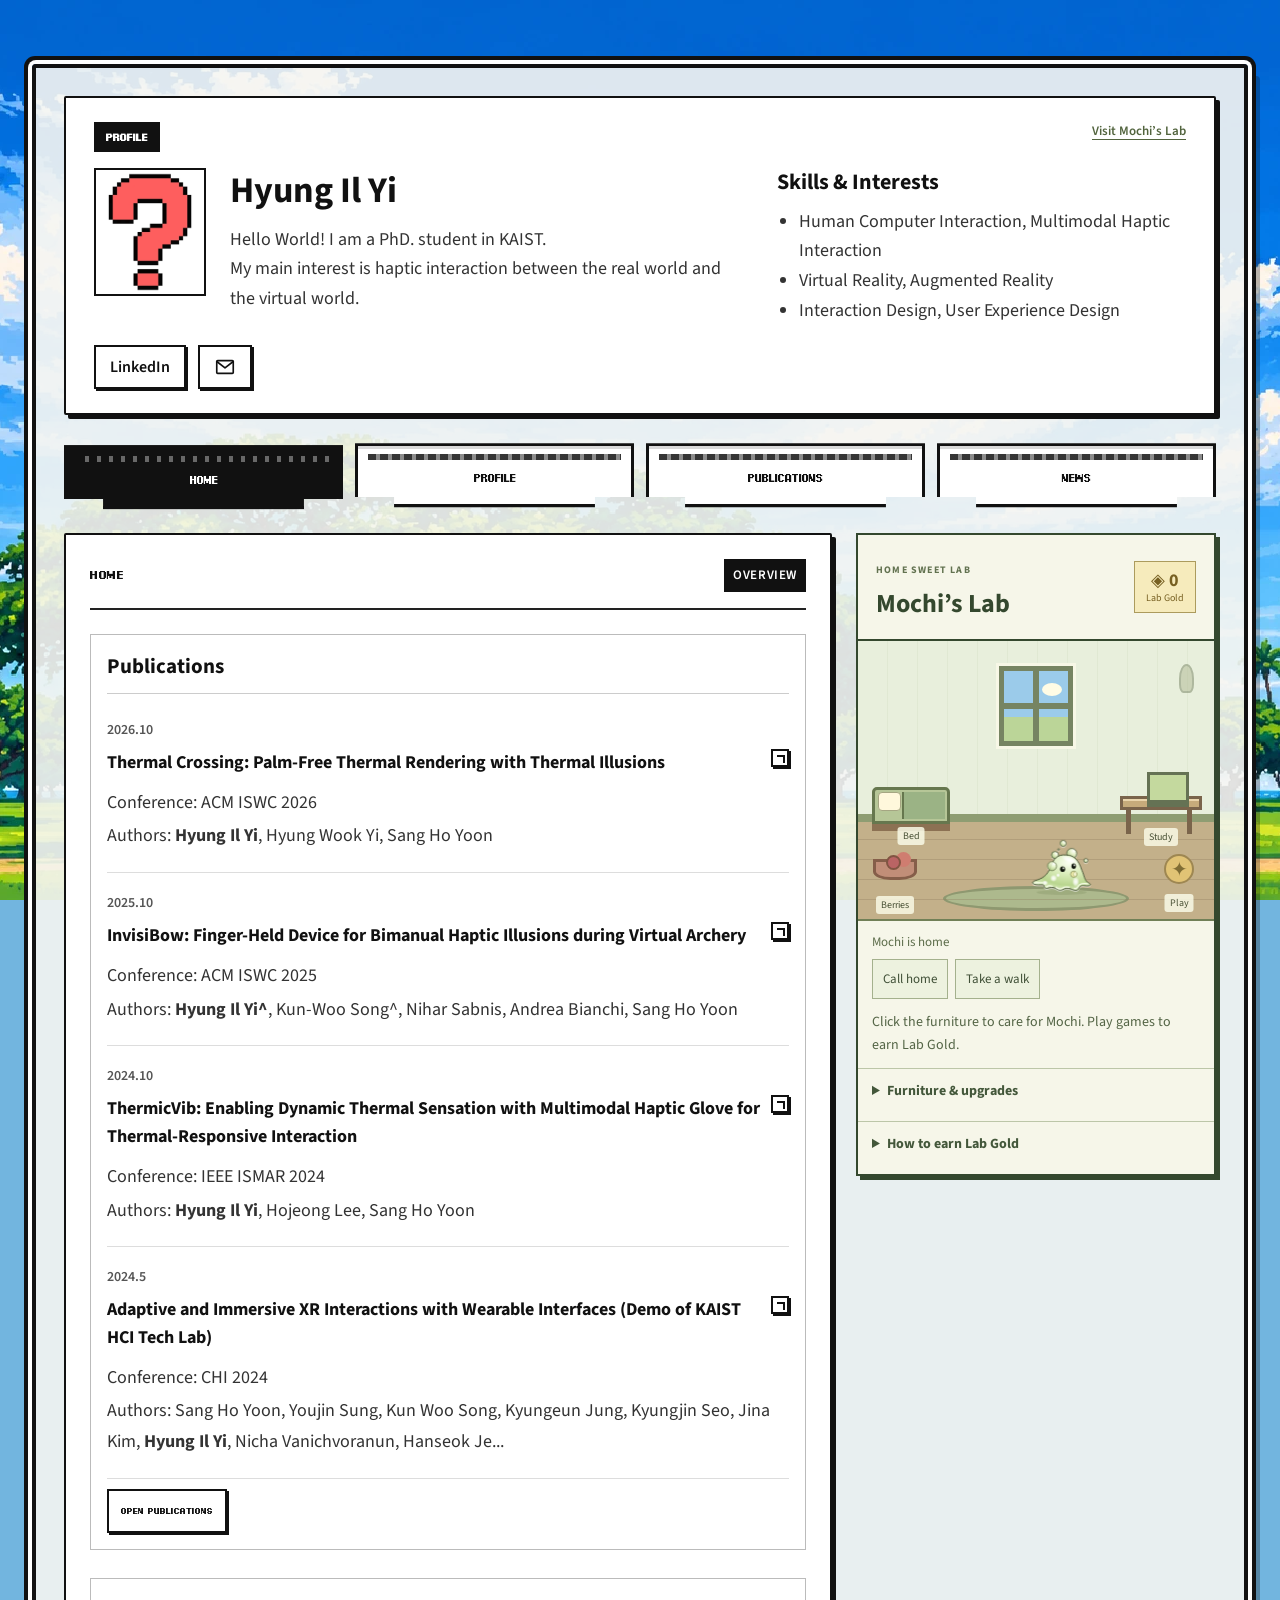
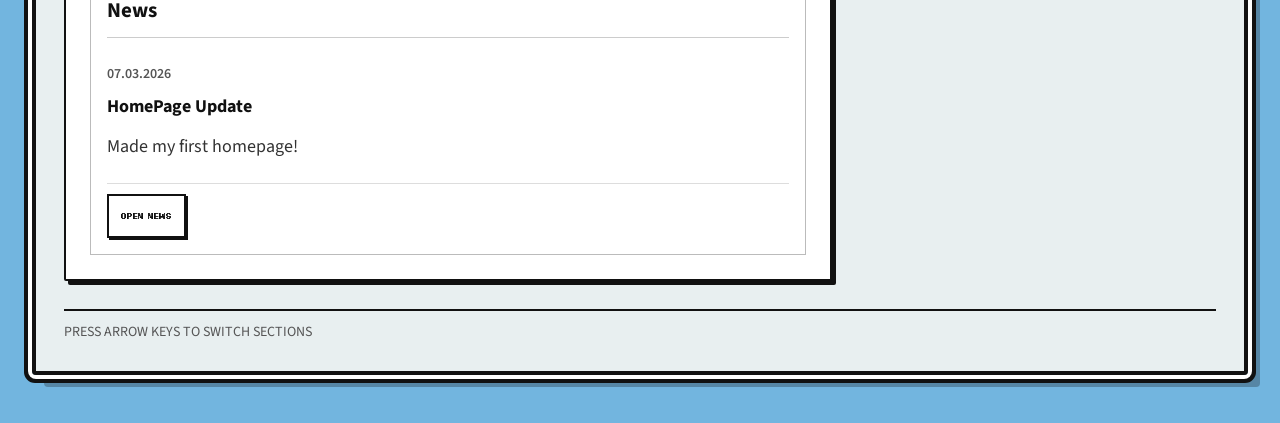
==== commit b2f2df17: "Expand writing boss patterns and simplify homepage game access" ====
--- a/index.html
+++ b/index.html
@@ -8,7 +8,7 @@
     <link rel="preconnect" href="https://fonts.gstatic.com" crossorigin>
     <link href="https://fonts.googleapis.com/css2?family=Source+Sans+3:wght@400;600;700&family=VT323&display=swap" rel="stylesheet">
     <link rel="stylesheet" href="assets/css/styles.css?v=20261104-3">
-    <link rel="stylesheet" href="assets/css/readability.css?v=20261104-7">
+    <link rel="stylesheet" href="assets/css/readability.css?v=20261104-8">
     <link rel="stylesheet" href="assets/css/slime-companion.css?v=20261104-6">
     <link rel="stylesheet" href="assets/css/mochi-lab.css?v=1">
 </head>
@@ -72,7 +72,7 @@
                 </section>
             </section>
 
-            <aside class="top-right-stack" aria-label="Haptic games">
+            <aside class="top-right-stack" aria-label="Mochi’s laboratory">
                 <section class="mochi-lab" id="mochi-lab" aria-labelledby="lab-title">
                     <div class="lab-title-row"><div><span class="lab-eyebrow">HOME SWEET LAB</span><h2 id="lab-title">Mochi’s Lab</h2></div><span class="lab-wallet">◈ <strong data-lab-gold>0</strong><small>Lab Gold</small></span></div>
                     <div class="lab-room" id="lab-room" aria-label="Mochi's interactive laboratory">
@@ -89,21 +89,6 @@
                     <details class="lab-shop"><summary>Furniture & upgrades</summary><div id="lab-upgrades"></div><p class="lab-save-note"></p></details>
                     <details class="lab-earn"><summary>How to earn Lab Gold</summary><p>Research Game: 10 per battle, 20 per elite, 8 per cache, 60 for the boss. Run Gold stays available for in-run healing.</p><p>Writing Game: 1 per 4 ink cleared, 3 per level gained, plus 50 for winning. Rewards arrive when the run ends.</p></details>
                 </section>
-                <a class="lab-launch" href="haptic-lab.html">
-                    <span class="lab-launch-label">RESEARCH GAME · DECKBUILDING ROGUELIKE</span>
-                    <strong>Sensory Spire</strong>
-                    <span>Join Mochi. Build a deck.<br>Find your way to the Sensory Devourer.</span>
-                    <span class="lab-launch-cta">Play research game →</span>
-                </a>
-                <a class="lab-launch writing-launch" href="writing-game.html">
-                    <span class="lab-launch-label">WRITING GAME · SURVIVOR BULLET HELL</span>
-                    <strong>Draft After Dark</strong>
-                    <span>Auto-fire through your doubts.<br>Dodge the redlines. Finish the page.</span>
-                    <span class="lab-launch-cta">Start writing →</span>
-                </a>
-
-
-
             </aside>
         </div>
 
--- a/assets/css/readability.css
+++ b/assets/css/readability.css
@@ -189,13 +189,3 @@
 .haptic-runner-progress { display: block; width: 100%; height: 10px; accent-color: #111; }
 .haptic-jump { touch-action: none; user-select: none; -webkit-user-select: none; font: 700 16px/1.5 var(--reading-font); }
 .haptic-jump:active { background: #555; color: #fff; }
-
-.lab-launch { display:grid; gap:12px; padding:24px; border:2px solid #263f30; box-shadow:4px 4px 0 #263f30; background:#e7eed7; color:#263f30; text-decoration:none; }
-.lab-launch-label { font:700 11px/1.6 var(--reading-font); letter-spacing:.08em; }
-.lab-launch strong { font:700 29px/1.3 var(--reading-font); }
-.lab-launch>span:not(.lab-launch-label) { font:16px/1.6 var(--reading-font); }
-.lab-launch .lab-launch-cta { justify-self:start; font-weight:700!important; border-bottom:2px solid #526d43; }
-.lab-launch:hover { background:#dce9c5; }
-
-.writing-launch { background:#efe6d6; color:#51452f; border-color:#51452f; box-shadow:4px 4px 0 #51452f; }
-.writing-launch:hover { background:#e8d9bd; }
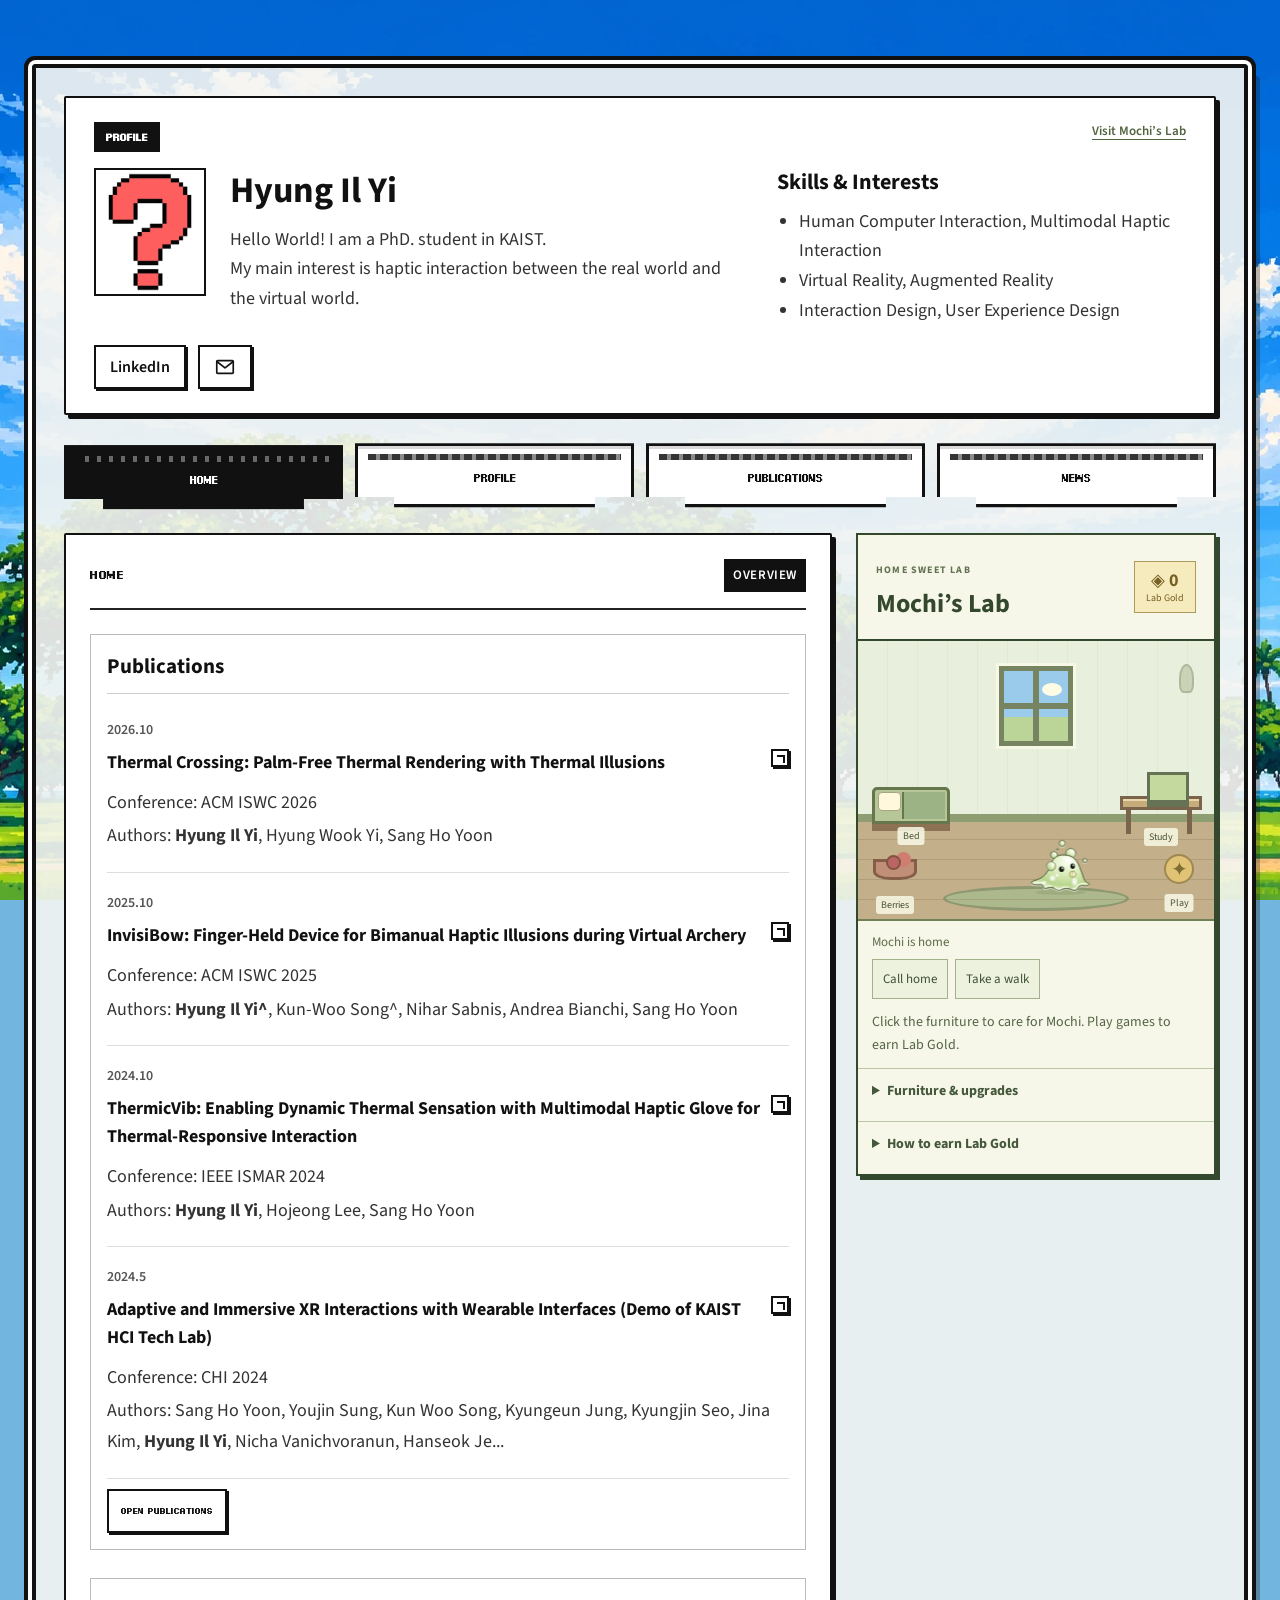
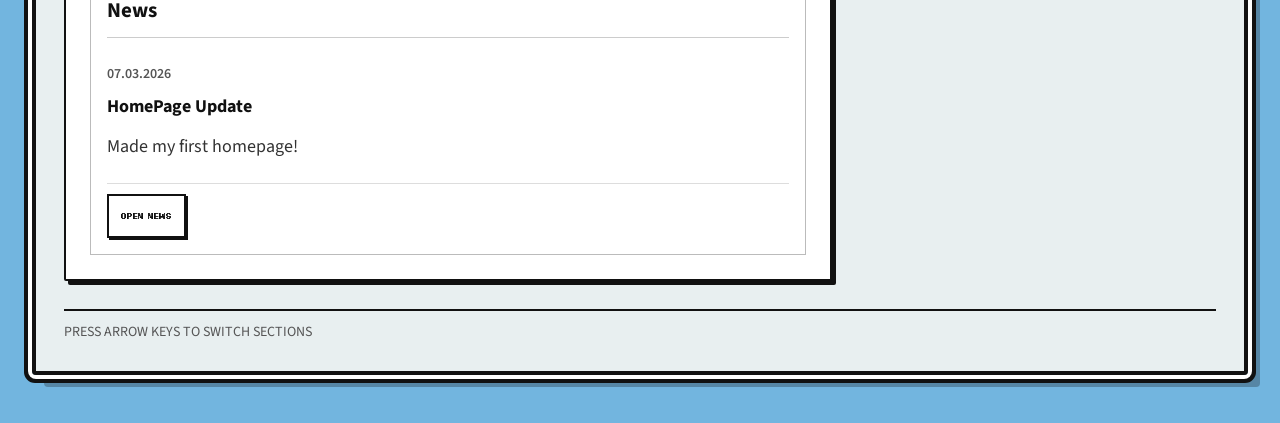
==== commit fcb58a19: "Preserve publication image proportions and fix Thermal Crossing path" ====
--- a/index.html
+++ b/index.html
@@ -8,7 +8,7 @@
     <link rel="preconnect" href="https://fonts.gstatic.com" crossorigin>
     <link href="https://fonts.googleapis.com/css2?family=Source+Sans+3:wght@400;600;700&family=VT323&display=swap" rel="stylesheet">
     <link rel="stylesheet" href="assets/css/styles.css?v=20261104-3">
-    <link rel="stylesheet" href="assets/css/readability.css?v=20261104-8">
+    <link rel="stylesheet" href="assets/css/readability.css?v=20261104-9">
     <link rel="stylesheet" href="assets/css/slime-companion.css?v=20261104-6">
     <link rel="stylesheet" href="assets/css/mochi-lab.css?v=1">
 </head>
--- a/assets/css/readability.css
+++ b/assets/css/readability.css
@@ -82,7 +82,8 @@
 .publication-body { grid-template-columns: 160px minmax(0, 1fr); gap: 20px; }
 .publication-title-link { line-height: inherit; }
 .publication-content h3 { overflow-wrap: break-word; }
-.publication-image { image-rendering: auto; }
+.publication-thumb-frame { align-self: start; min-height: 0; aspect-ratio: auto; display: block; border: 0; background: transparent; overflow: visible; }
+.publication-image { width: 100%; height: auto; image-rendering: auto; background: transparent; }
 .entry-link-icon { margin-left: 0; }
 .footer-line { margin-top: 28px; font: 14px/1.6 var(--reading-font); color: #555; }
 
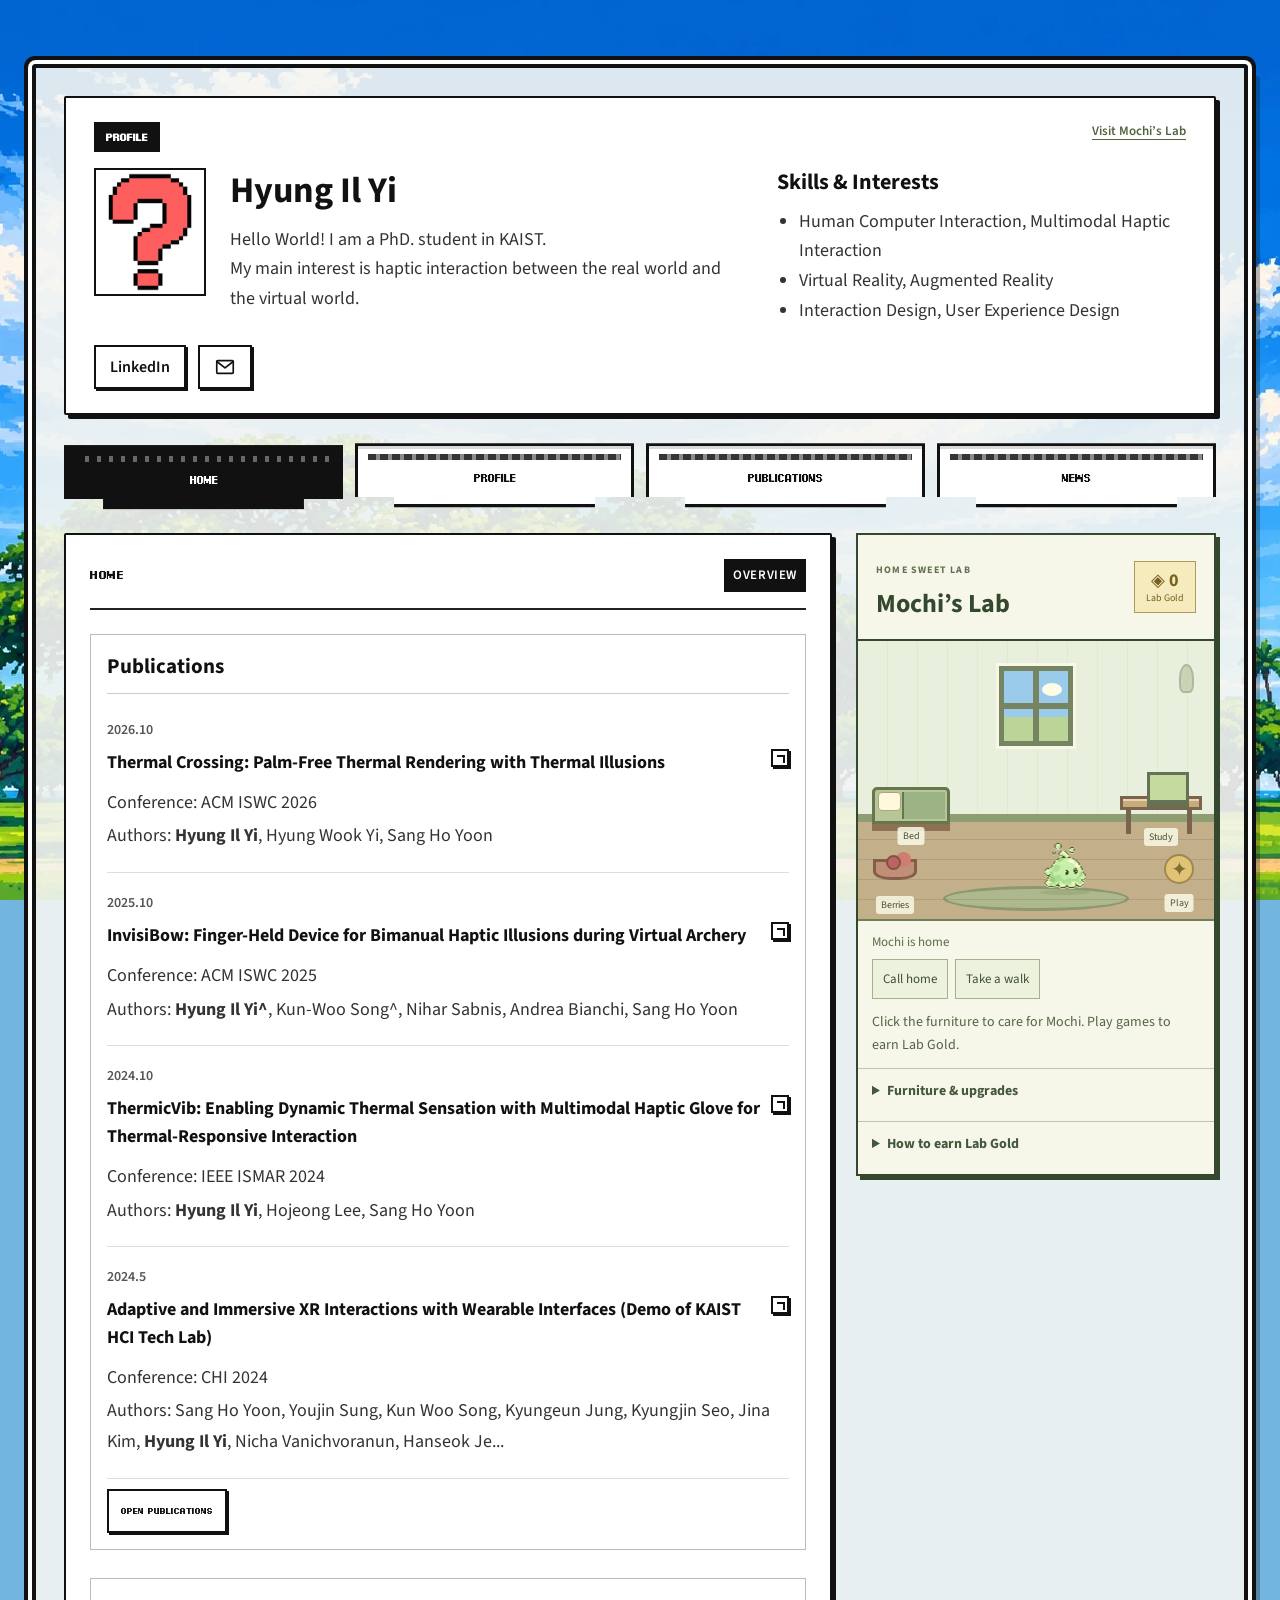
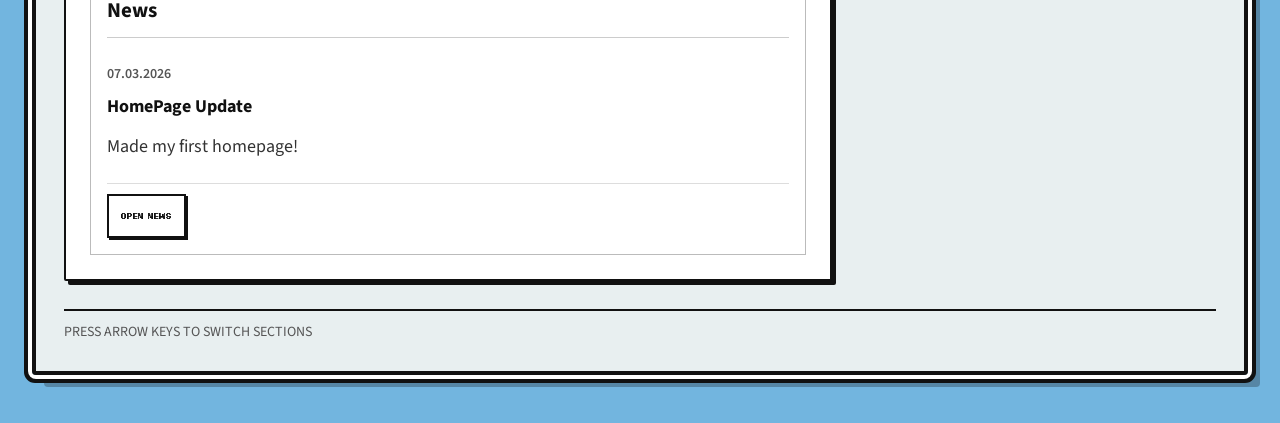
==== commit 89d87e35: "Use new mouthless pixel Mochi artwork across homepage and research game" ====
--- a/index.html
+++ b/index.html
@@ -9,7 +9,7 @@
     <link href="https://fonts.googleapis.com/css2?family=Source+Sans+3:wght@400;600;700&family=VT323&display=swap" rel="stylesheet">
     <link rel="stylesheet" href="assets/css/styles.css?v=20261104-3">
     <link rel="stylesheet" href="assets/css/readability.css?v=20261104-9">
-    <link rel="stylesheet" href="assets/css/slime-companion.css?v=20261104-6">
+    <link rel="stylesheet" href="assets/css/slime-companion.css?v=20261104-7">
     <link rel="stylesheet" href="assets/css/mochi-lab.css?v=1">
 </head>
 <body>
@@ -98,7 +98,7 @@
     </main>
     <script src="assets/js/mochi-economy.js?v=1"></script>
     <script src="assets/js/app.js?v=20261104-6"></script>
-    <script src="assets/js/mochi-art.js?v=1"></script>
+    <script src="assets/js/mochi-art.js?v=3"></script>
     <script src="assets/js/slime-companion.js?v=20261104-6"></script>
     <script src="assets/js/mochi-lab.js?v=1"></script>
 </body>
--- a/assets/css/slime-companion.css
+++ b/assets/css/slime-companion.css
@@ -97,3 +97,6 @@
 
 .slime-writing-game { background:#f2e8d8; border-color:#b5a27e; color:#5a4931; }
 .slime-writing-game:hover { background:#eadcc3; }
+
+/* Keep the shared pixel sprite crisp while its parent handles motion. */
+.mochi-pixel-art { object-fit: contain; image-rendering: pixelated; user-select: none; }
